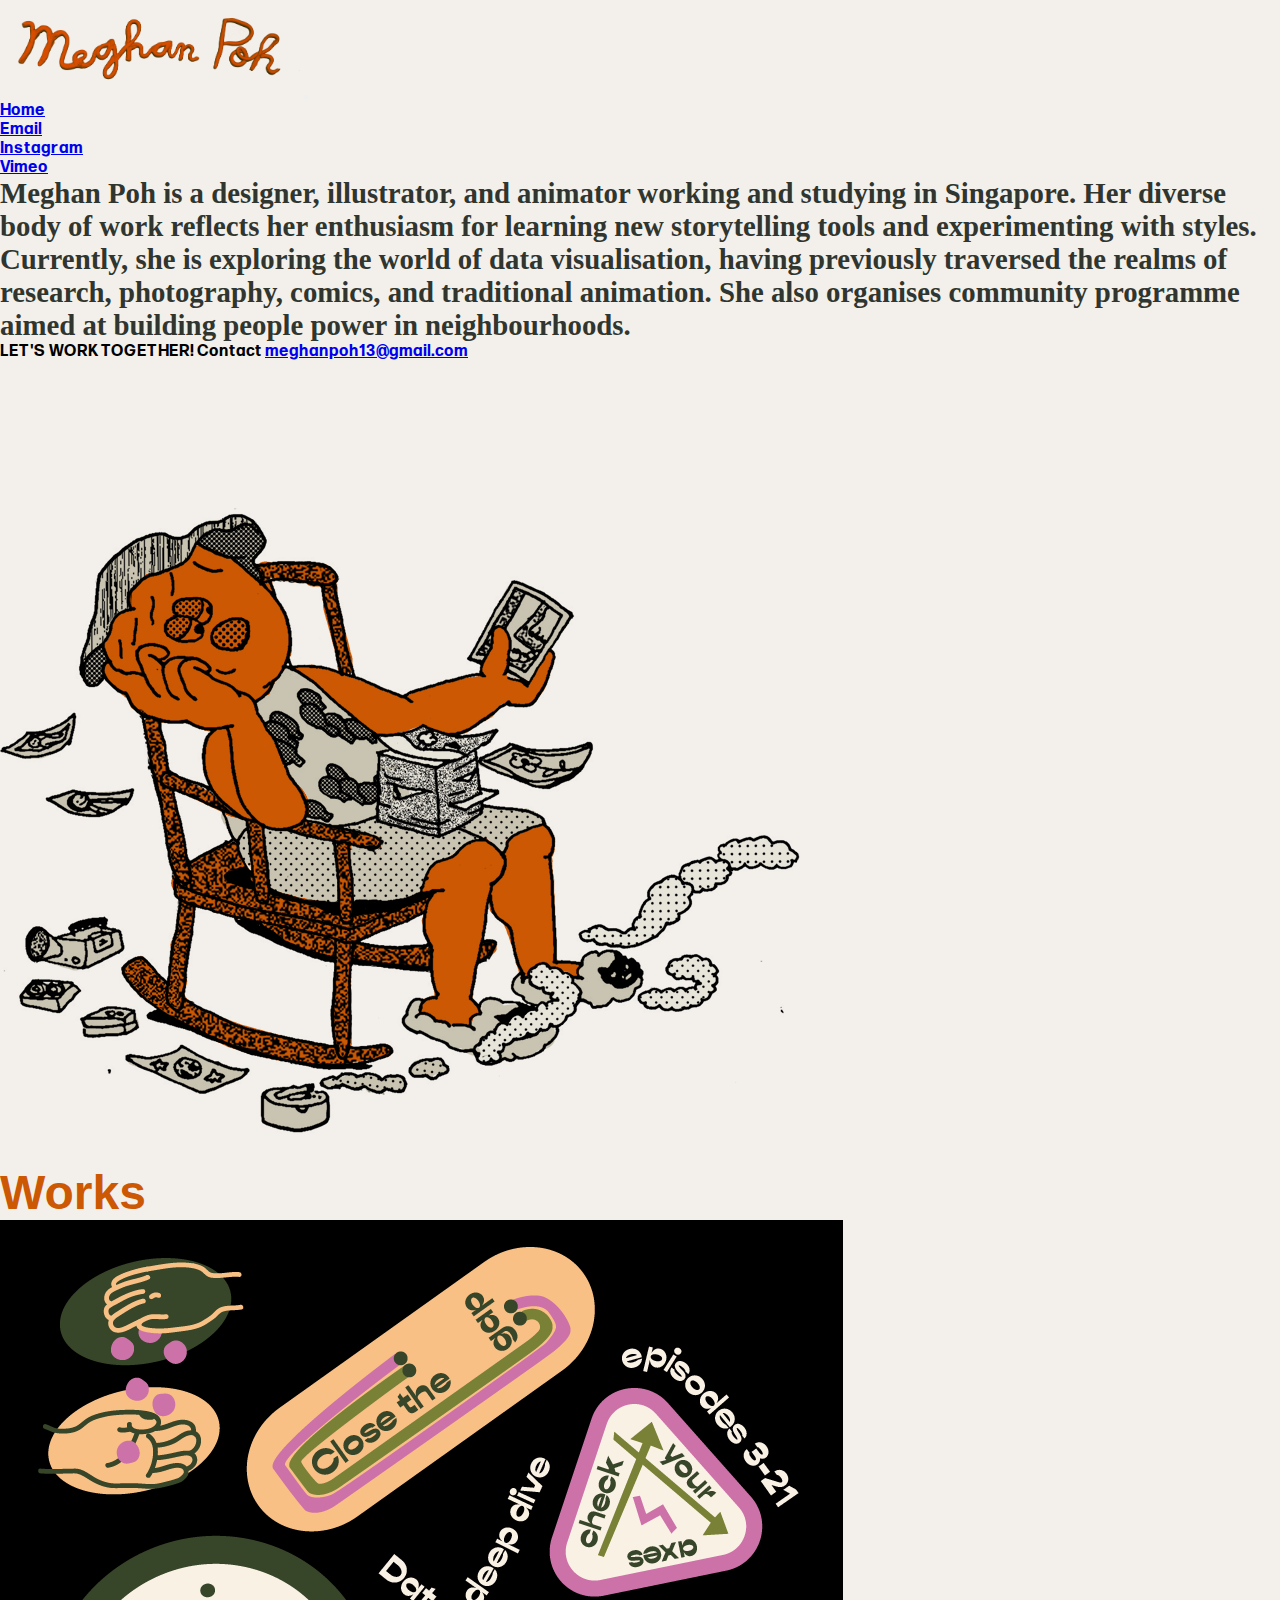
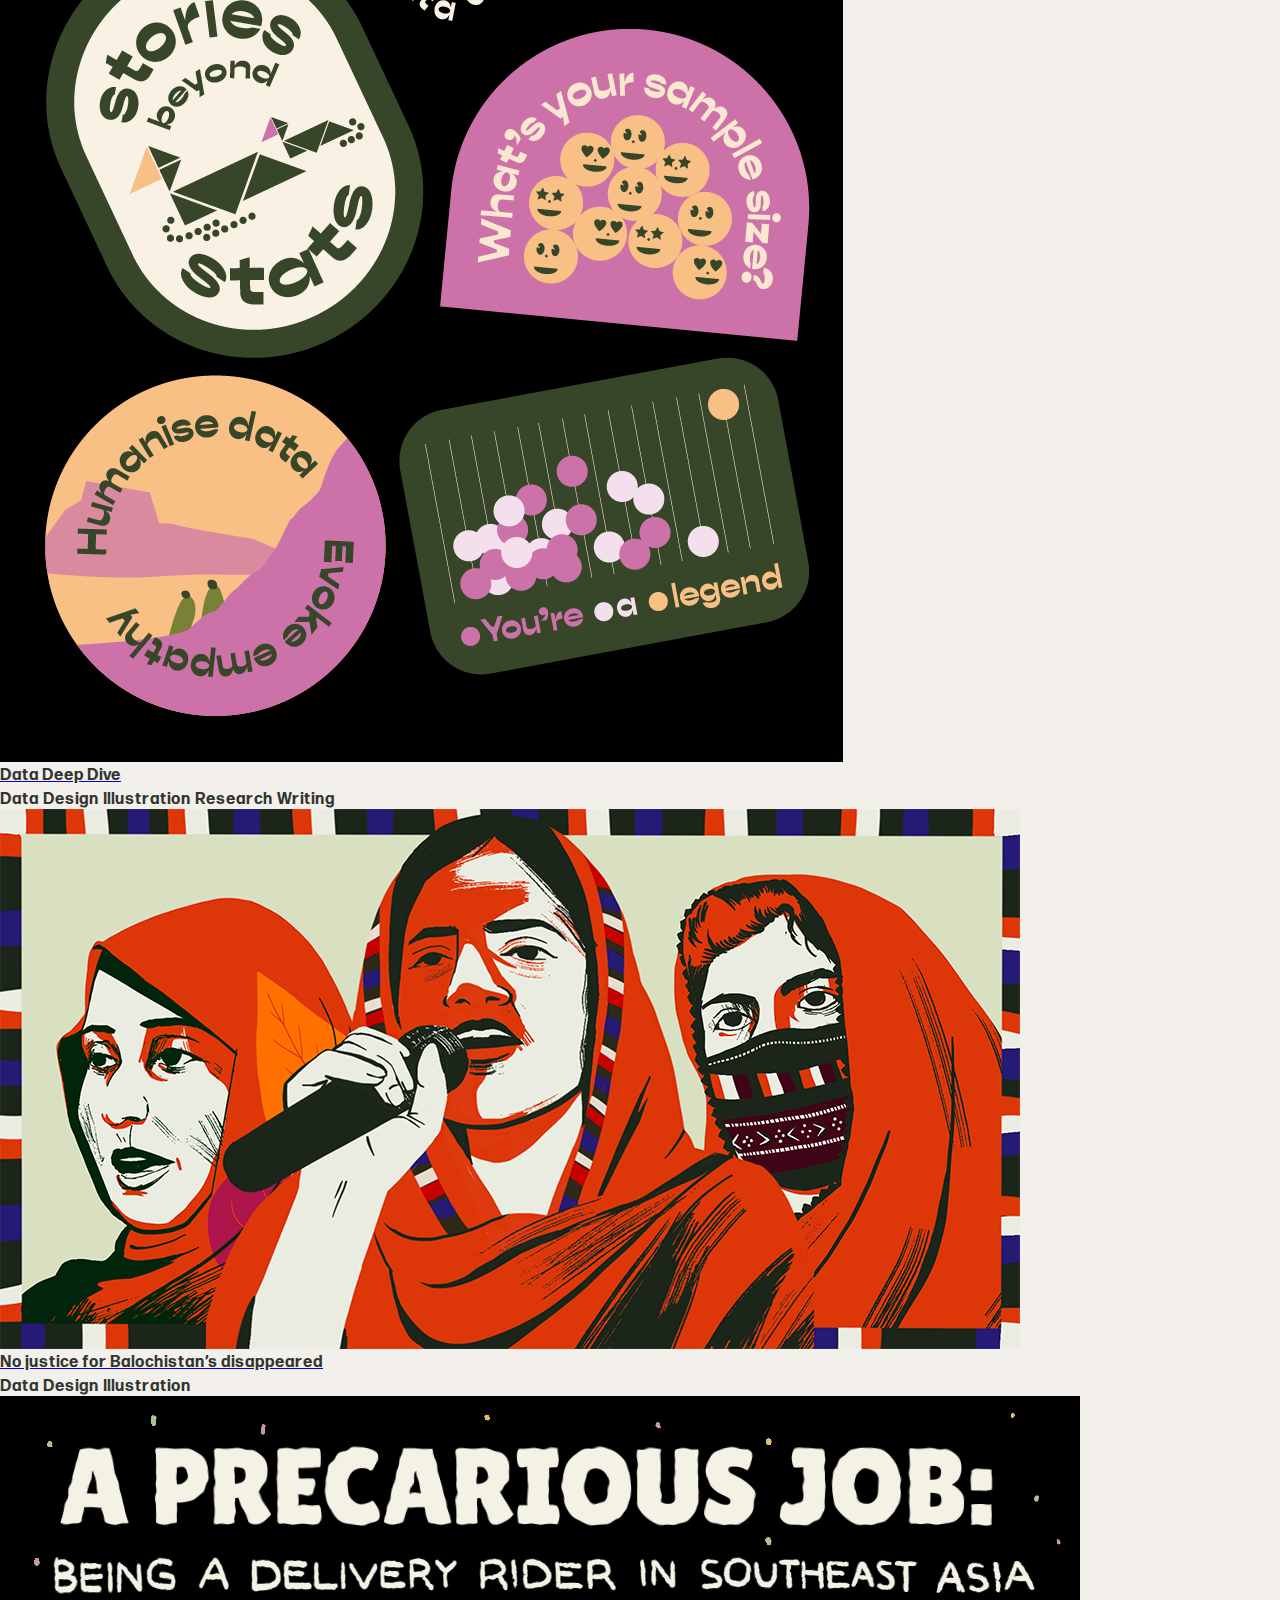
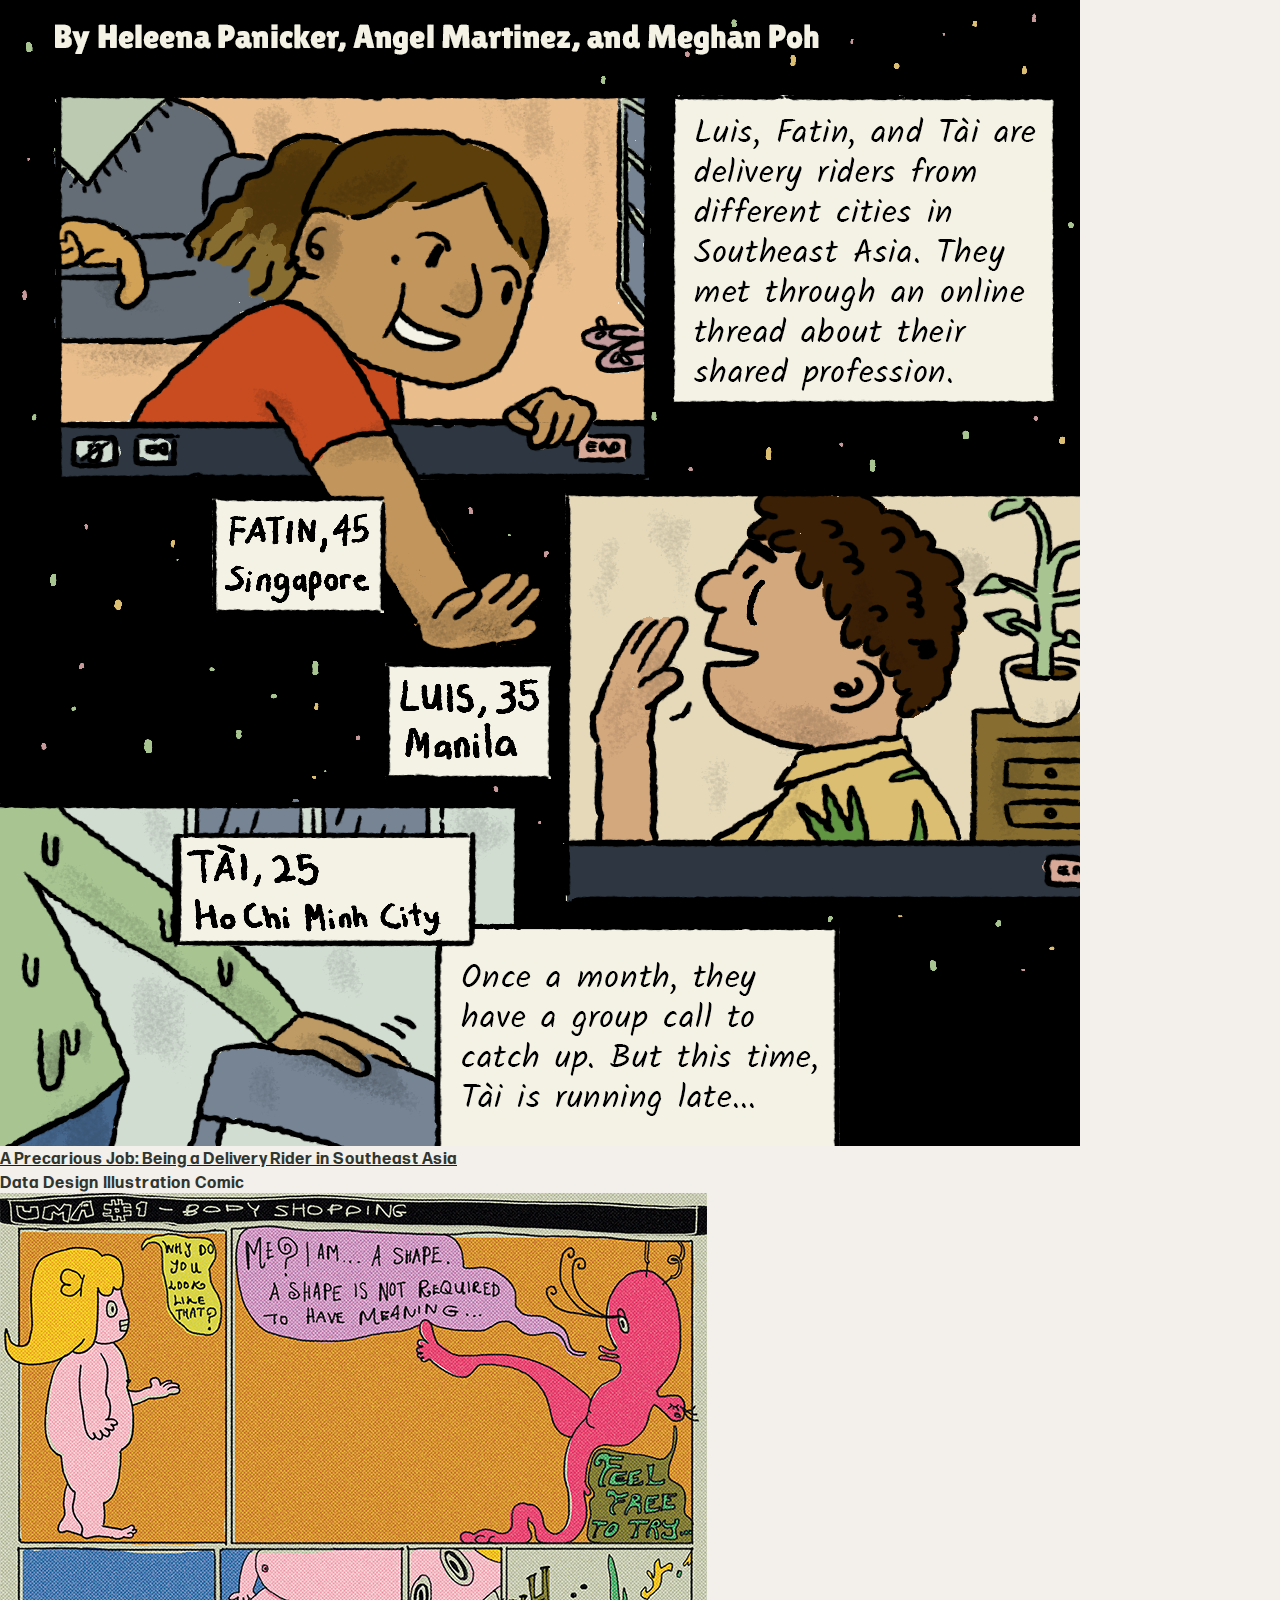
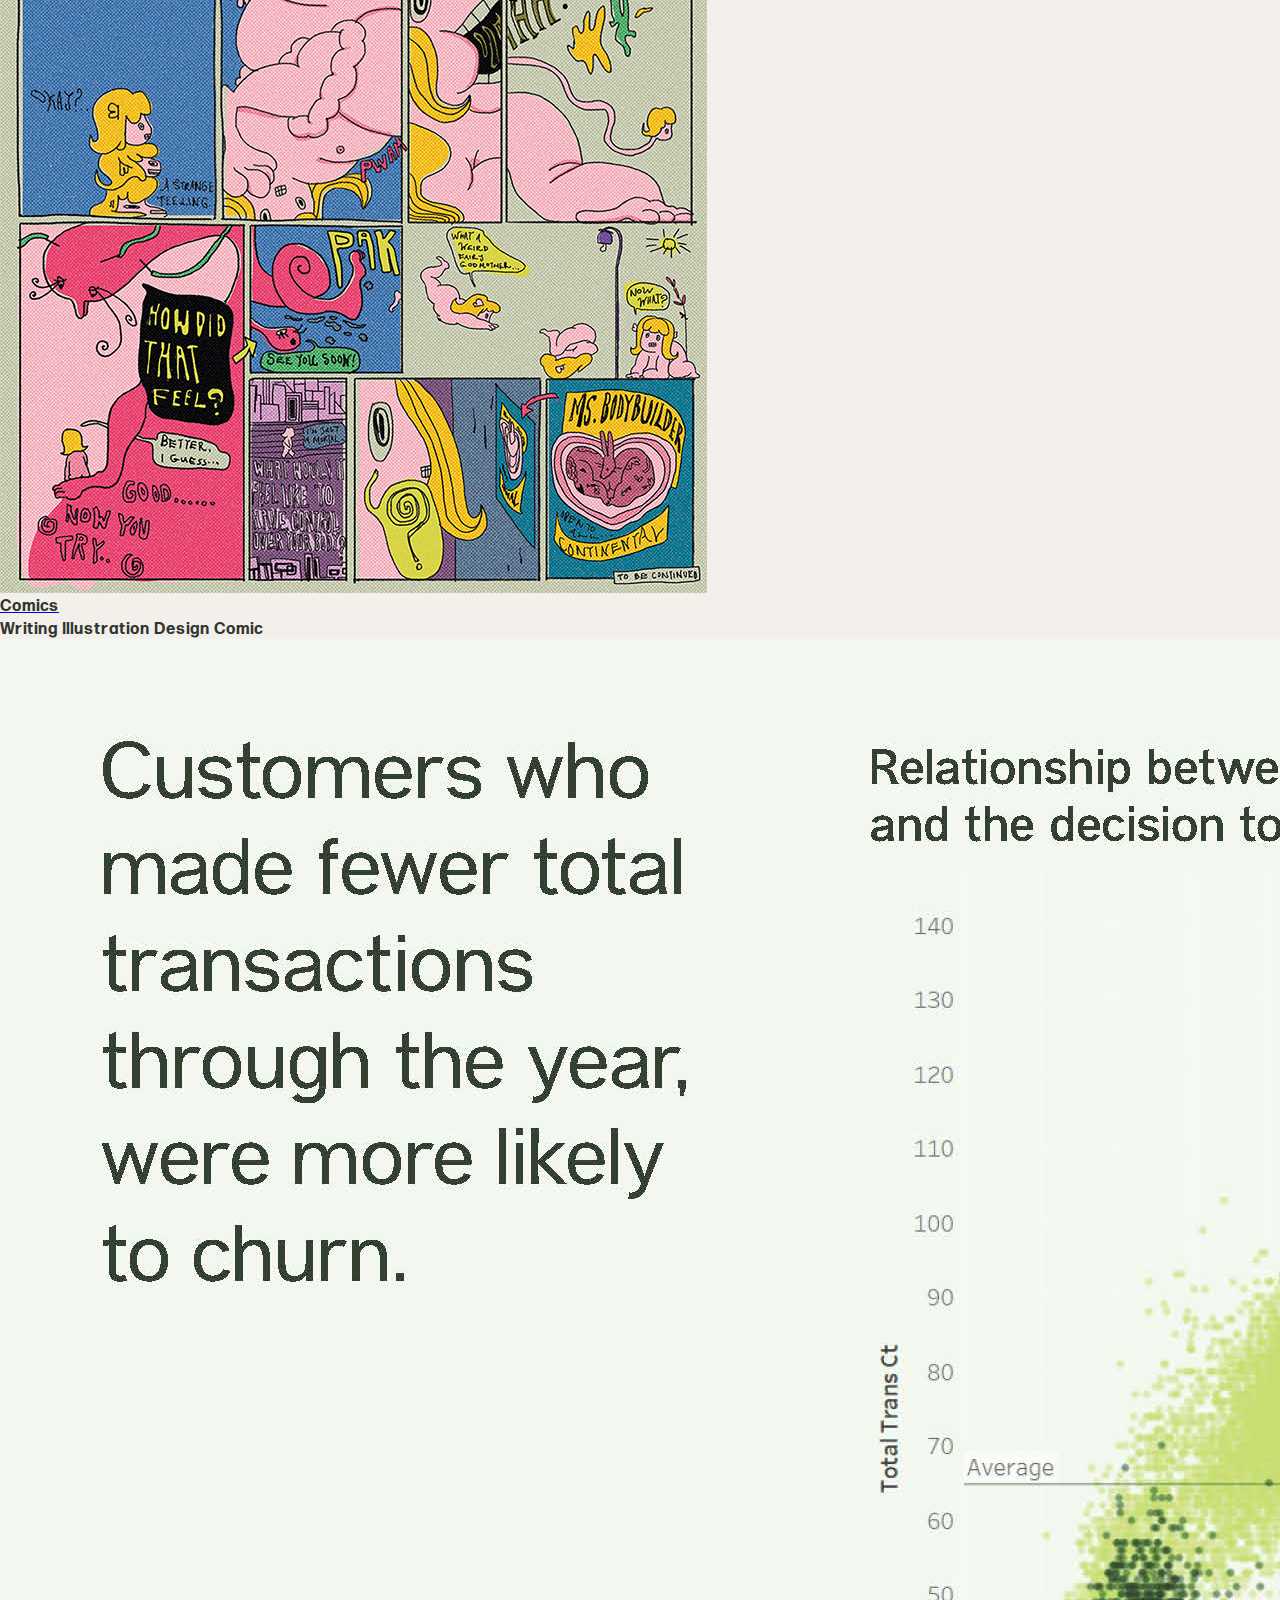
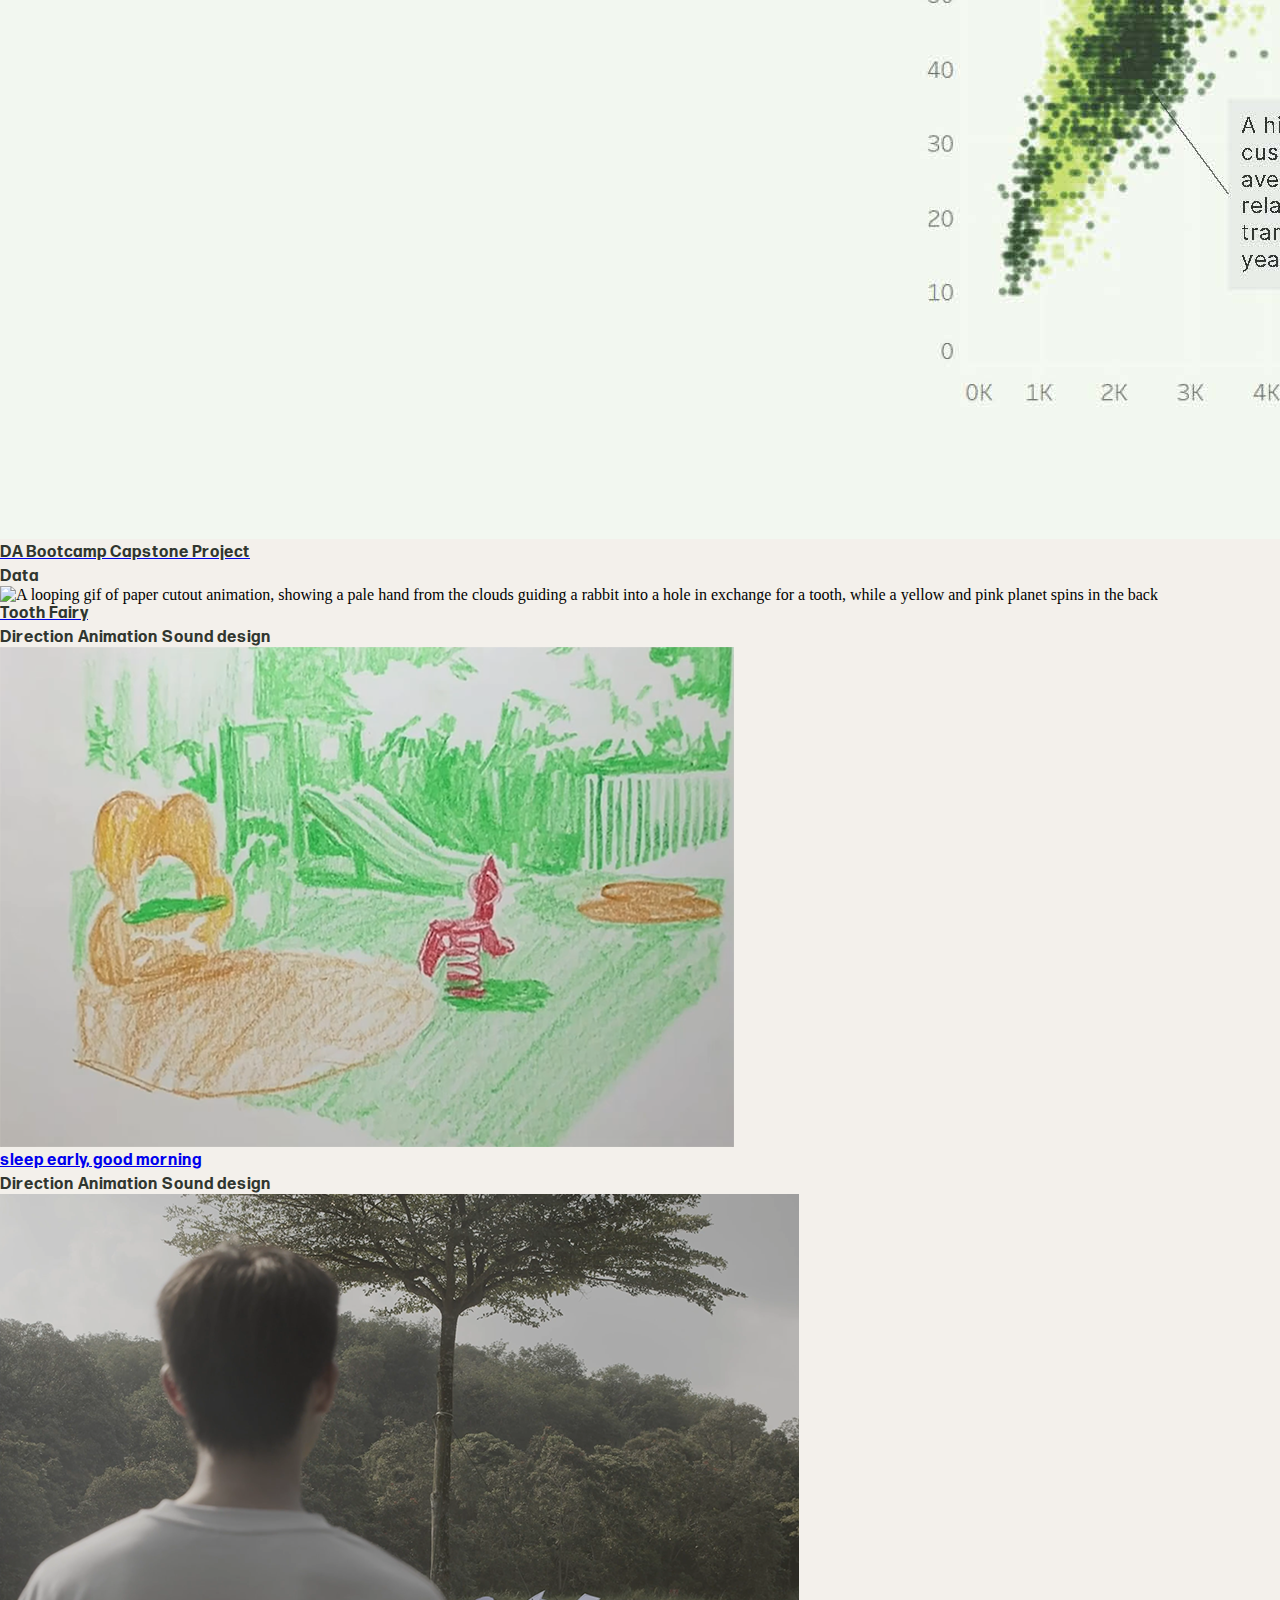
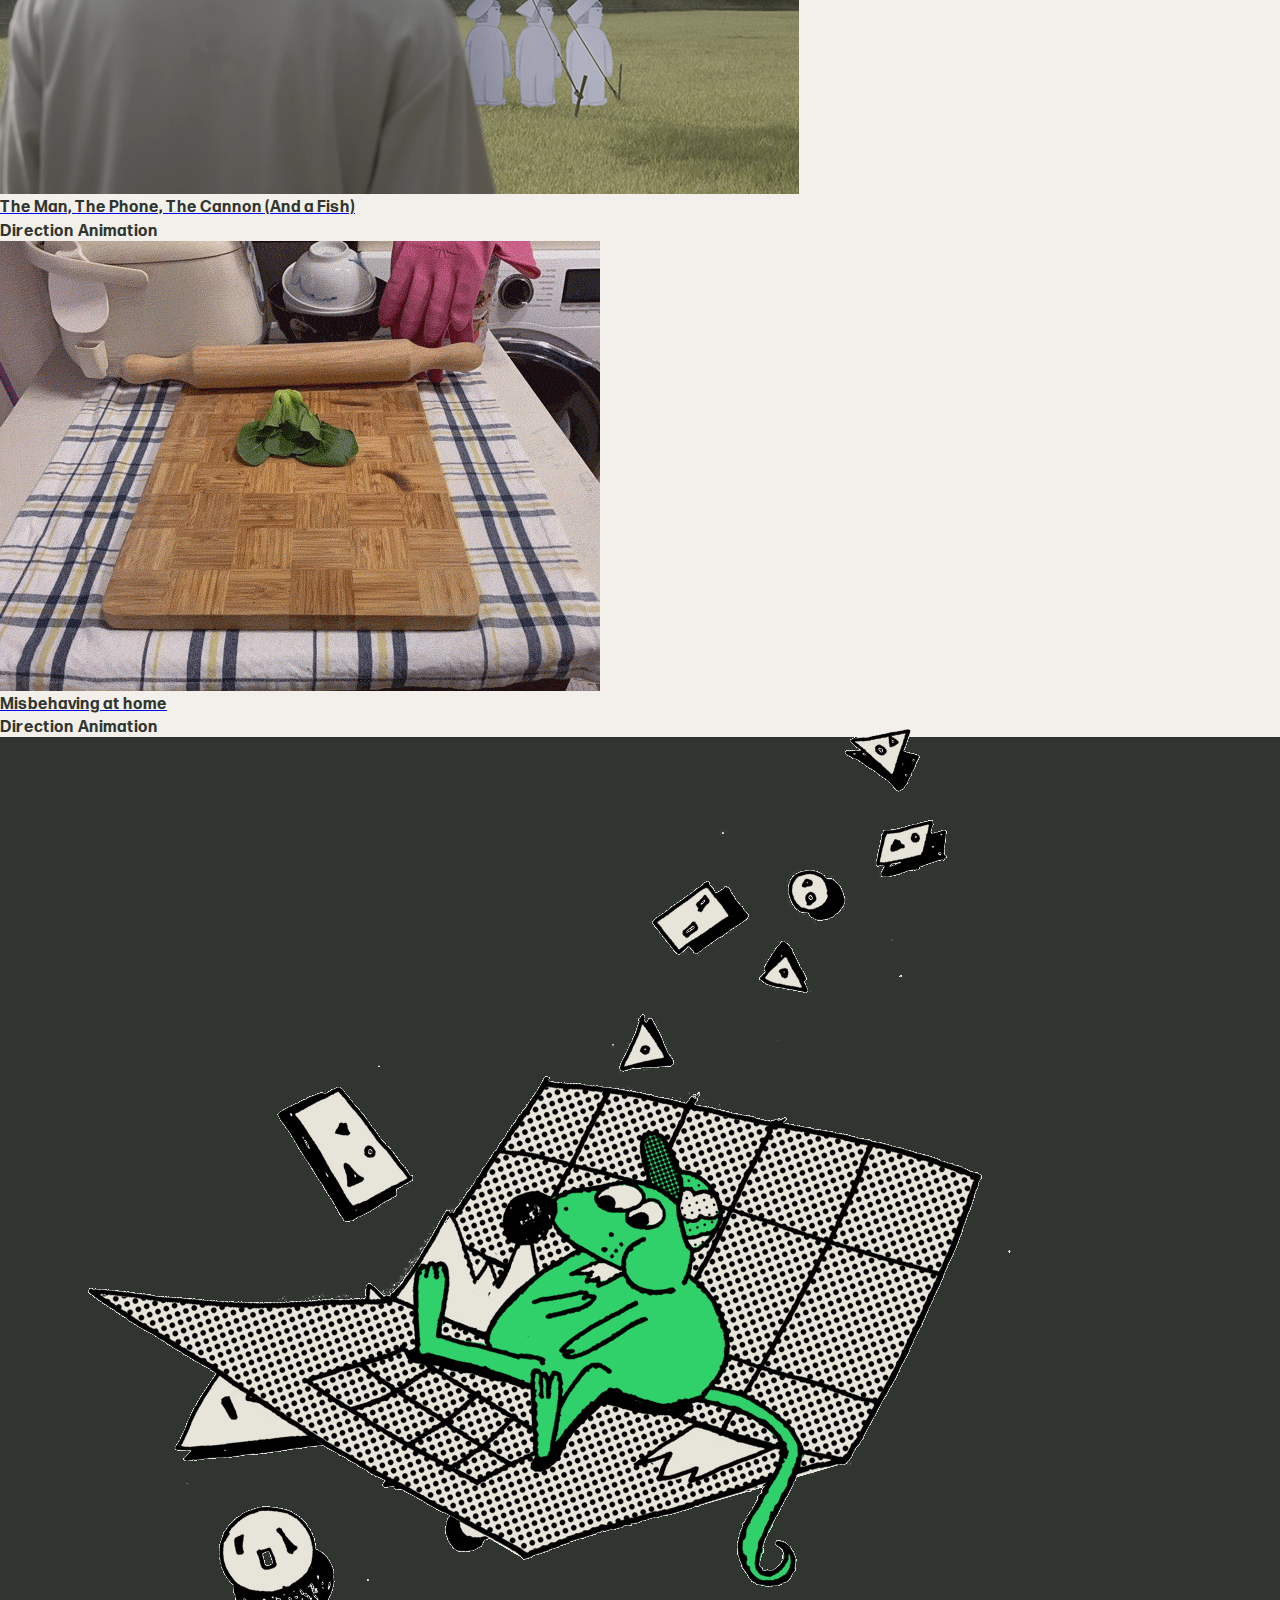
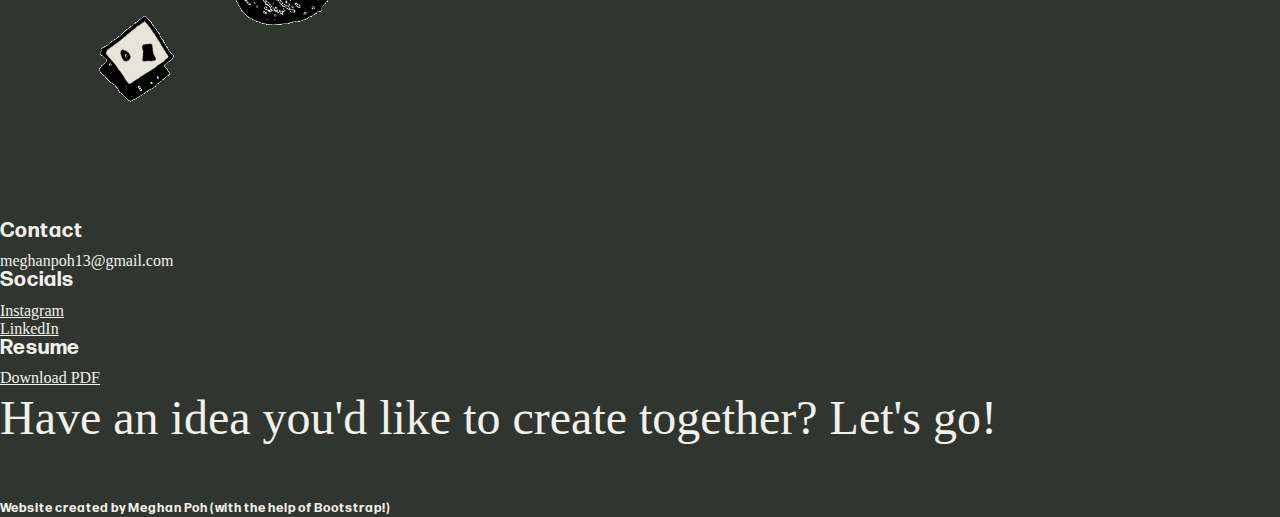
==== index.html @ 0c48bafe "Add files via upload" ====
<!doctype html>
<html lang="en">
  <head>
    <meta charset="utf-8">
    <meta name="viewport" content="width=device-width, initial-scale=1">
    
    <link href="https://cdn.jsdelivr.net/npm/bootstrap@5.3.2/dist/css/bootstrap.min.css" rel="stylesheet" integrity="sha384-T3c6CoIi6uLrA9TneNEoa7RxnatzjcDSCmG1MXxSR1GAsXEV/Dwwykc2MPK8M2HN" crossorigin="anonymous">
      
    <link href="css/style.css" rel="stylesheet">
    <title>Meghan Poh's Portfolio Site</title>
  </head>
  <body>

<!--javascript-->
<script src="https://cdn.jsdelivr.net/npm/bootstrap@5.3.2/dist/js/bootstrap.bundle.min.js" integrity="sha384-C6RzsynM9kWDrMNeT87bh95OGNyZPhcTNXj1NW7RuBCsyN/o0jlpcV8Qyq46cDfL" crossorigin="anonymous"></script>
      
<script src="https://cdn.jsdelivr.net/npm/@popperjs/core@2.11.8/dist/umd/popper.min.js" integrity="sha384-I7E8VVD/ismYTF4hNIPjVp/Zjvgyol6VFvRkX/vR+Vc4jQkC+hVqc2pM8ODewa9r" crossorigin="anonymous"></script>


<!--masonry integration-->
<script src="https://cdn.jsdelivr.net/npm/masonry-layout@4.2.2/dist/masonry.pkgd.min.js" integrity="sha384-GNFwBvfVxBkLMJpYMOABq3c+d3KnQxudP/mGPkzpZSTYykLBNsZEnG2D9G/X/+7D" crossorigin="anonymous" async></script>


<div class="container-lg"> <!--100% wide until large breakpoint-->

<header class="fixed-top header-style">
             
        
<nav class="navbar navbar-expand-sm bg-0">
  <div class="container-fluid">
    <a class="navbar-brand">
      <a href="index.html"><img class="logo" src="images/meghan_poh_logo.png" alt="Cursive logotype of Meghan Poh, made in plasticine"></a>
      </a>
    <button class="navbar-toggler" type="button" data-bs-toggle="collapse" data-bs-target="#navbarTogglerDemo02" aria-controls="navbarTogglerDemo02" aria-expanded="false" aria-label="Toggle navigation">
      <span class="navbar-toggler-icon"></span>
    </button>
    <div class="collapse navbar-collapse" id="navbarTogglerDemo02">
      <ul class="navbar-nav mb-2 nav-style">
        
        <li class="nav-item m-3">
          <a class="nav-link nav-link-style" href="index.html">Home</a>
        </li>
          
        <li class="nav-item m-3">
          <a class="nav-link nav-link-style" href="mailto:meghanpoh13@gmail.com">Email</a>
        </li>
        <li class="nav-item m-3">
          <a class="nav-link nav-link-style" href="https://www.instagram.com/meghpohpohpoh/">Instagram</a>
          </li>
          
        <li class="nav-item m-3">
          <a class="nav-link nav-link-style" href="https://vimeo.com/meghpoh">Vimeo</a>
        </li>
     
      </ul>
      
    </div>
  </div>
</nav>
        
<!--<nav class="col-6">
    <ul class="nav justify-content-end flex-column flex-sm-row main-navigation">
        <li class="nav-item">
            <a class="nav-link active link-dark" href="#">Home</a>
        </li>
        <li class="nav-item">
            <a class="nav-link link-dark" href="#">Email</a>
        </li>
        <li class="nav-item">
            <a class="nav-link link-dark" href="#">Instagram</a>
        </li>
        <li class="nav-item">
            <a class="nav-link link-dark" href="#">Vimeo</a>
        </li>
    </ul>
        </nav>
-->
        
      </header>

      

<div class="container my-5 py-5">
    
  <div class="row my-5">
    <div class="col-lg-7">
        <p class="bio">Meghan Poh is a <span class="designer">designer</span>, <span class="illustrator">illustrator</span>, and <span class="animator">animator</span> working and studying in Singapore. Her diverse body of work reflects her enthusiasm for learning new storytelling tools and experimenting with styles. Currently, she is exploring the world of data visualisation, having previously traversed the realms of research, photography, comics, and traditional animation. She also organises community programme aimed at building people power in neighbourhoods.
        </p>
        
        <p class="aside">
        LET'S WORK TOGETHER! Contact <a href ="mailto:meghanpoh13@gmail.com" class="link-dark">meghanpoh13@gmail.com</a>
        </p>
</div>
    <div class="col-lg-5">
      <div class="headerillust">
          <div class="illust1 mb-5">
             <img class="img-fluid" src="images/grandma-rockinggif-231026-1.png" alt="Illustration in orange and black of a grandma in a rocking chair reminiscing over her photos">
            </div>
          
          <div class="illust2 mb-5">
             <img class="img-fluid" src="images/grandma-rockinggif-231026-2.png" alt="The grandma is so engrossed in her photos that she accidentally loses her balance and tips backwards, her slipper flying off in the process">
            </div>
      </div>
  </div>
    
      </div>
    
    
<!--filtering
<div class="btn-group btn-group-justified filter-button-group" role="group" aria-label="filterImages">
  <div class="btn-group" role="group">
    <button type="button" class="btn btn-default is-checked" data-filter="*">All</button>
  </div>
  <div class="btn-group" role="group">
    <button type="button" class="btn btn-default" data-filter=".animation">Animation</button>
  </div>
  <div class="btn-group" role="group">
    <button type="button" class="btn btn-default" data-filter=".design">Design</button>
  </div>
</div> -->

<h1> Works </h1>
<!--image gallery-->
<div class="row my-4" data-masonry='{"percentPosition": true }'>

    <div class="col-sm-6 col-lg-4 mb-6">
      <div class="card p-2 border-0 bg-transparent">
        <figure class="p-1 mb-0">
            <img src="images/datadeepdive-stickers-1.png" class="card-img-top rounded-0" alt="A sticker sheet in orange, pink and green, of minimalist illustrations paired with data-related puns">
          <div class="card-body p-0 mt-2">
                <a href="projects/data-deep-dive.html" class="stretched-link link-dark">
                <p class="imgcaption">
                 Data Deep Dive
                </p>
              </a>
              
            <span class="badge rounded-pill text-bg-dark skill-tag">Data</span>
            <span class="badge rounded-pill text-bg-dark skill-tag">Design</span>
            <span class="badge rounded-pill text-bg-dark skill-tag">Illustration</span>
            <span class="badge rounded-pill text-bg-dark skill-tag">Research</span>
            <span class="badge rounded-pill text-bg-dark skill-tag">Writing</span>
            </div>
        </figure>
      </div>
    </div>
    
    <div class="col-sm-6 col-lg-4 mb-6">
      <div class="card p-2 border-0 bg-transparent">
        <figure class="p-1 mb-0">
            <img src="images/emforceddisappearances_cover.png" class="card-img-top rounded-0" alt="An illustration in red, white and dark green of three Baloch activists.">
          <div class="card-body p-0 mt-2">
                <a href="projects/enforced-disappearances.html" class="stretched-link link-dark">
                    <p class="imgcaption">
                    No justice for Balochistan’s disappeared
                    </p>
              </a>
                <span class="badge rounded-pill text-bg-dark skill-tag">Data</span>
                <span class="badge rounded-pill text-bg-dark skill-tag">Design</span>
                <span class="badge rounded-pill text-bg-dark skill-tag">Illustration</span>
              
            </div>
        </figure>
      </div>
    </div>
    
    <div class="col-sm-6 col-lg-4 mb-6">
      <div class="card p-2 border-0 bg-transparent">
        <figure class="p-1 mb-0">
            
            <img src="images/deliveryriders-page-1.png" class="card-img-top rounded-0" alt="Page of comic with the first panel showing a delivery rider trying to escape a traffic police officer, the second panel showing another delivery rider paying for an order">
          <div class="card-body p-0 mt-2">

            <a href="projects/a-precarious-job.html" class="stretched-link link-dark">
                <p class="imgcaption">
                 A Precarious Job: Being a Delivery Rider in Southeast Asia
                    </p>
                </a>
            <span class="badge rounded-pill text-bg-dark skill-tag">Data</span>
            <span class="badge rounded-pill text-bg-dark skill-tag">Design</span>
            <span class="badge rounded-pill text-bg-dark skill-tag">Illustration</span>
            <span class="badge rounded-pill text-bg-dark skill-tag">Comic</span>
              
            </div>
        </figure>
      </div>
    </div>

    <div class="col-sm-6 col-lg-4 mb-6">
      <div class="card p-2 border-0 bg-transparent">
        <figure class="p-1 mb-0">
            <img src="images/comic-uma-print-compressed.jpg" class="card-img-top rounded-0" alt="A saturated and colourful comic page of a pink creature with yellow hair speaking to another pink creature, before shapeshifting her body">
          <div class="card-body p-0 mt-2">
            <a href="projects/uma.html" class="stretched-link link-dark">
            <p class="imgcaption">Comics</p>
            </a>
              
            <span class="badge rounded-pill text-bg-dark skill-tag">Writing</span>
            <span class="badge rounded-pill text-bg-dark skill-tag">Illustration</span>
            <span class="badge rounded-pill text-bg-dark skill-tag">Design</span>
            <span class="badge rounded-pill text-bg-dark skill-tag">Comic</span>
            </div>
        </figure>
      </div>
    </div>
    

    
    <div class="col-sm-6 col-lg-4 mb-6">
      <div class="card p-2 border-0 bg-transparent">
        <figure class="p-1 mb-0">
            <img src="images/capstone-1_Page_16.jpg" class="card-img-top rounded-0" alt="A comic page of two snails on a journey, drawn in red linework and pastel colours">
          <div class="card-body p-0 mt-2">
            <a href="projects/vi-capstone.html" class="stretched-link link-dark">
                <p class="imgcaption">
                 DA Bootcamp Capstone Project
                </p>
              </a>
              <span class="badge rounded-pill text-bg-dark skill-tag">Data</span>
            </div>
        </figure>
      </div>
    </div>
    
        <div class="col-sm-6 col-lg-4 mb-6">
      <div class="card p-2 border-0 bg-transparent">
        <figure class="p-1 mb-0">
            <img src="images/toothfairy_thumbnail.gif" class="card-img-top rounded-0" alt="A looping gif of paper cutout animation, showing a pale hand from the clouds guiding a rabbit into a hole in exchange for a tooth, while a yellow and pink planet spins in the back">
          <div class="card-body p-0 mt-2">
            <a href="projects/tooth-fairy.html" class="stretched-link link-dark">
                <p class="imgcaption">
                 Tooth Fairy
                </p>
              </a>
                <span class="badge rounded-pill text-bg-dark skill-tag">Direction</span>
                <span class="badge rounded-pill text-bg-dark skill-tag">Animation</span>
                <span class="badge rounded-pill text-bg-dark skill-tag">Sound design</span>
            </div>
        </figure>
      </div>
    </div>
    
    
    
    <div class="col-sm-6 col-lg-4 mb-6">
      <div class="card p-2 border-0 bg-transparent">
        <figure class="p-1 mb-0">
            <img src="images/sleepearlygoodmorning-1.png" class="card-img-top rounded-0" alt="A shot of a photocopied and distorted image showing a man walking through a corridor, coloured over with white pastel">
          <div class="card-body p-0 mt-2">
                <p class="imgcaption">
                    <a href="projects/sleepearlygoodmorning.html" class="stretched-link link-dark">
                 sleep early, good morning
                    </a>
                </p>
            <span class="badge rounded-pill text-bg-dark skill-tag">Direction</span>
            <span class="badge rounded-pill text-bg-dark skill-tag">Animation</span>
            <span class="badge rounded-pill text-bg-dark skill-tag">Sound design</span>
            </div>
        </figure>
      </div>
    </div>
    
    
    <div class="col-sm-6 col-lg-4 mb-6">
      <div class="card p-2 border-0 bg-transparent">
        <figure class="p-1 mb-0">
            <img src="images/TheManThePhoneThe%20CannonAndAFishStill.png" class="card-img-top rounded-0" alt="A shot of a man in a cream shirt with his back to the camera, looking at three small paper cut out human figures standing in a row under a small tree.">
          <div class="card-body p-0 mt-2">
            <a href="projects/manphonecannonfish.html" class="stretched-link link-dark">
                <p class="imgcaption">
                 The Man, The Phone, The Cannon (And a Fish)
                </p>
              </a>
            <span class="badge rounded-pill text-bg-dark skill-tag">Direction</span>
            <span class="badge rounded-pill text-bg-dark skill-tag">Animation</span>
            </div>
        </figure>
      </div>
    </div>
    
        <div class="col-sm-6 col-lg-4 mb-6">
      <div class="card p-2 border-0 bg-transparent">
        <figure class="p-1 mb-0">
            <img src="images/veggie-roll-thumbnail.gif" class="card-img-top rounded-0" alt="A replacement animation of a naibai vegetable being rolled out into a spring onion by a rolling pin, on a chopping board, in a kitchen">
          <div class="card-body p-0 mt-2">
            <a href="projects/misbehavingathome.html" class="stretched-link link-dark">
                <p class="imgcaption">
                 Misbehaving at home
                </p>
              </a>
            <span class="badge rounded-pill text-bg-dark skill-tag">Direction</span>
            <span class="badge rounded-pill text-bg-dark skill-tag">Animation</span>
            </div>
        </figure>
      </div>
    </div>
    

</div>

    </div>
      </div>
      
<footer class="p-1 footer-section">

<div class="container-lg px-4">
    
    <div class="row">
        
        <div class="col-md-5">
        <div class="footerillust">
          <div class="illust3">
             <img class="img-fluid" src="images/mouse-footer-1.png" alt="An animation of a green mouse wearing a cap sitting on an open book titled 'Grids n Stuff'. They are chewing the pages">
            </div>
          
          <div class="illust4">
             <img class="img-fluid" src="images/mouse-footer-2.png" alt="The book snaps shut on the mouse, leaving their limbs sticking out">
            </div>
      </div>
        </div>
        
        <div class="col-md-3 mt-5">
        <h4>Contact</h4>
        <p class="footer-link">meghanpoh13@gmail.com</p>
        </div>
        
        <div class="col-md-2 mt-5">
        <h4>Socials</h4>
        <a class="footer-link" href="https://instagram.com/meghpohpohpoh">Instagram</a>
        <br>
            <a class="footer-link" href="https://www.linkedin.com/in/meghan-poh-3a317915a">LinkedIn</a>
        </div>
    
        <div class="col-md-2 my-5">
        <h4>Resume</h4>
            <a class="footer-link" href="https://bit.ly/meghpohcv">Download PDF</a>
        </div>
        
    
        
    </div>
        
    
    <div class="row">
        
        <div class="col my-2">
        <p class="footer-text">Have an idea you'd like to create together? Let's go!</p>
        </div>

    </div>
    
    <div class="row mb-3">
        
        <div class="col">
        <p class="copyright"> Website created by Meghan Poh (with the help of Bootstrap!) </p>
        </div>

    </div>

</div>
    

    
    </footer>
      
    </body>
</html>
---- css/style.css ----
/* css file */

@import url('https://fonts.googleapis.com/css2?family=IBM+Plex+Serif:ital,wght@0,400;0,500;0,600;1,100;1,300;1,400;1,500&family=Sometype+Mono:ital,wght@0,400;0,500;1,400;1,500&display=swap');

@import url("https://use.typekit.net/txe3eme.css");

@font-face {
  src: url('../fonts/FormaDJRMicro-Bold.woff2') format("woff2"),
       url('../fonts/FormaDJRMicro-Bold.woff') format("woff");
  font-family: 'FormaDJRMicro';
  font-style: normal;
  font-weight: bold;
}

@font-face {
  src: url('../fonts/FormaDJRDeck-Bold.woff2') format("woff2"),
       url('../fonts/FormaDJRDeck-Bold.woff') format("woff");
  font-family: 'FormaDJRDeck';
  font-style: normal;
  font-weight: bold;
}

/*colours
offwhite #F3F0EB
darkorange #CC5803
blackolive #30362F
pink #F75590
*/

* {
    margin: 0;
    padding: 0;
}

.header-style {
    background-color: #F3F0EB;
}

.nav-style{
    margin-left: auto;
}

.nav-link-style {
    font: 1em "FormaDJRMicro", sans-serif;
    text-align: center;

}

body {
    background-color: #F3F0EB;
}

h1 {
    font-family: "sutro", sans-serif;
    font-weight: 700;
    font-size: 3em;
    color: #CC5803;
}

h2 {
    font: 700 2.4em "FormaDJRDeck", sans-serif;
    padding: 2em 0em 2em 0em;
    color: #30362F;
}

h3 {
    font: 600 1.6em "sutro", sans-serif;
    color: #30362F;

}

h4 {
    font: 400 1.3em/1 "FormaDJRDeck", sans-serif;
    color: #F3F0EB;
    padding-bottom: .5em;

}

p.proj-credits {
    font: 300 1em/1.3 "FormaDJRMicro", sans-serif;
}

p.proj-desc {
    font: 500 1.3em/1.6 "sutro", sans-serif;
    margin: 1em 0em;
}

img.logo {
    width: 300px;
    height: auto;
}

.main-navigation {
    font-family: 400 "filson-pro", sans-serif;
    font-size: 1em;
    padding-top: 1.5em;
}

.project-container {
    margin-top: 5em;
    padding: 0em 4em
}

p.imgcaption {
    font-family: FormaDJRMicro, sans-serif;
    font-size: 1em;
    color: #30362F;
    margin-bottom: 0.3em;
}

p.bio {
    font-family: "sutro", serif;
    font-weight: bold;
    font-size: 1.8em;
    color: #30362F;
}


.aside {
    font-family: "FormaDJRMicro", sans-serif;
    font-size: 1em;
    padding-left padding-right: 1em;
}

.illust2 {
    display: none;
}
.headerillust:hover .illust1 {
    display: none;
}
.headerillust:hover .illust2 {
    display: block;
}

.button-style {
    background-color: #30362F;
    border-color: transparent;
    font-family: "FormaDJRMicro", sans-serif;
    color: #F3F0EB;
}

.skill-tag {
    font-family: "FormaDJRMicro", sans-serif;
    color: #30362F;

}

.footer-section{
    background-color: #30362F;
    
}

.footer-link{
    color: #F3F0EB;
    font: 1em "sutro", serif;

}

.footer-text {
    font: 200 3em/1.3 "sutro", serif;
    color: #F3F0EB;
    
}

.illust4 {
    display: none;
}

.footerillust {
    position:relative;
    top: -4em;
}

.footerillust:hover .illust3 {
    display: none;
}

.footerillust:hover .illust4 {
    display: block;
}

.copyright {
    font: 0.8em/1.3 "FormaDJRMicro", sans-serif;
    color: #F3F0EB;
    padding-top: 4em;
}
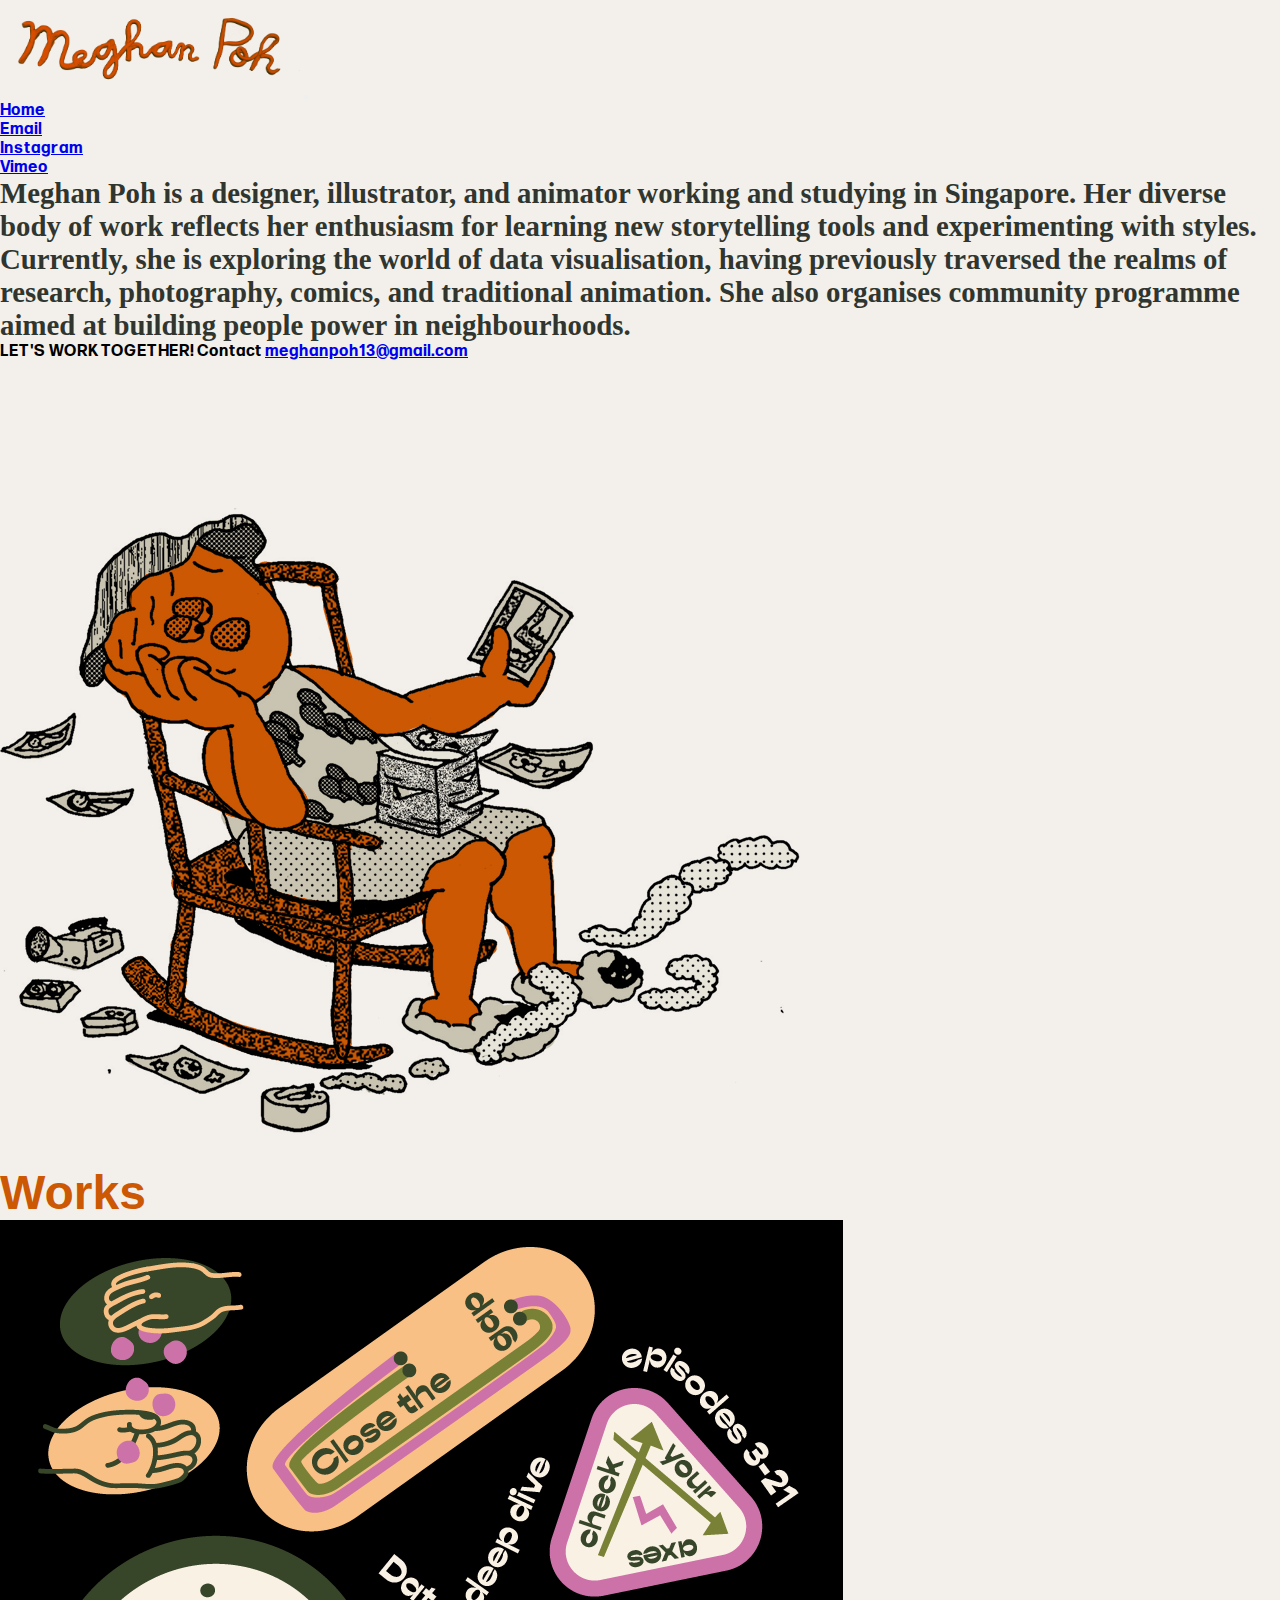
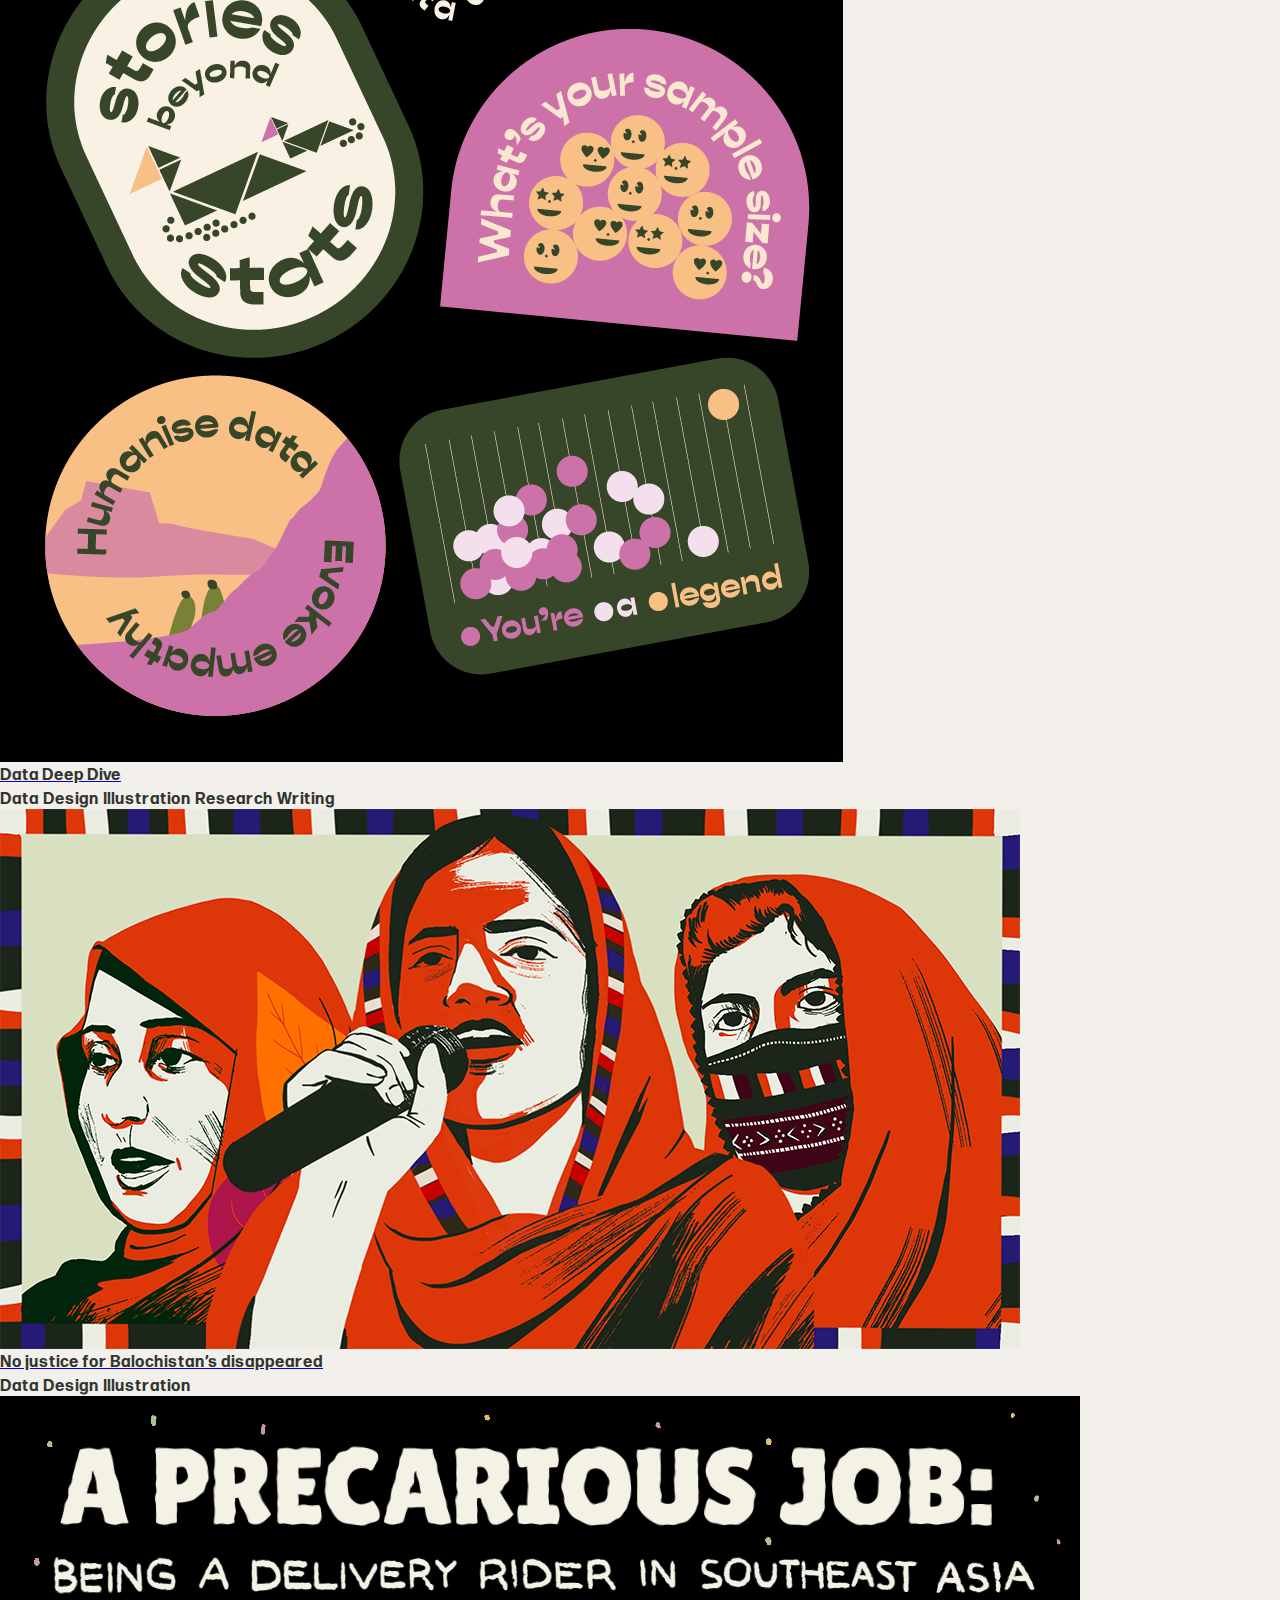
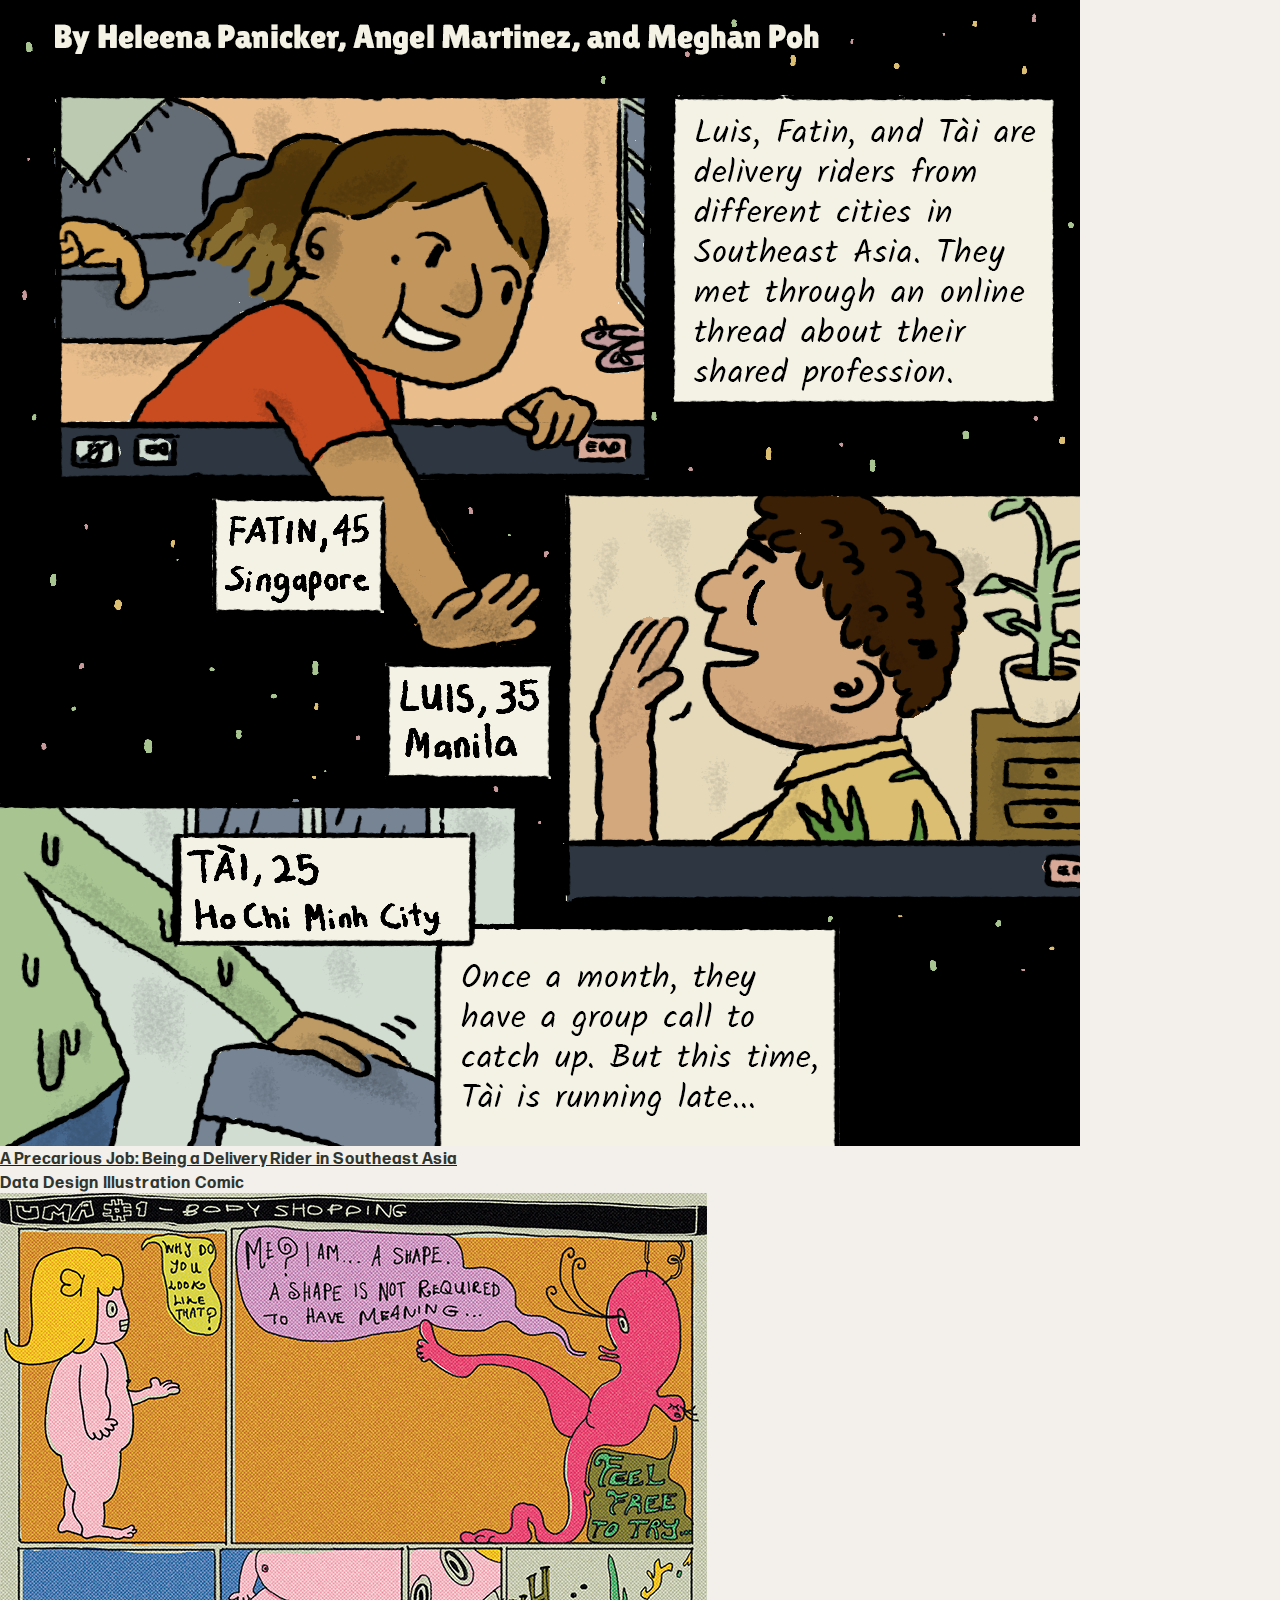
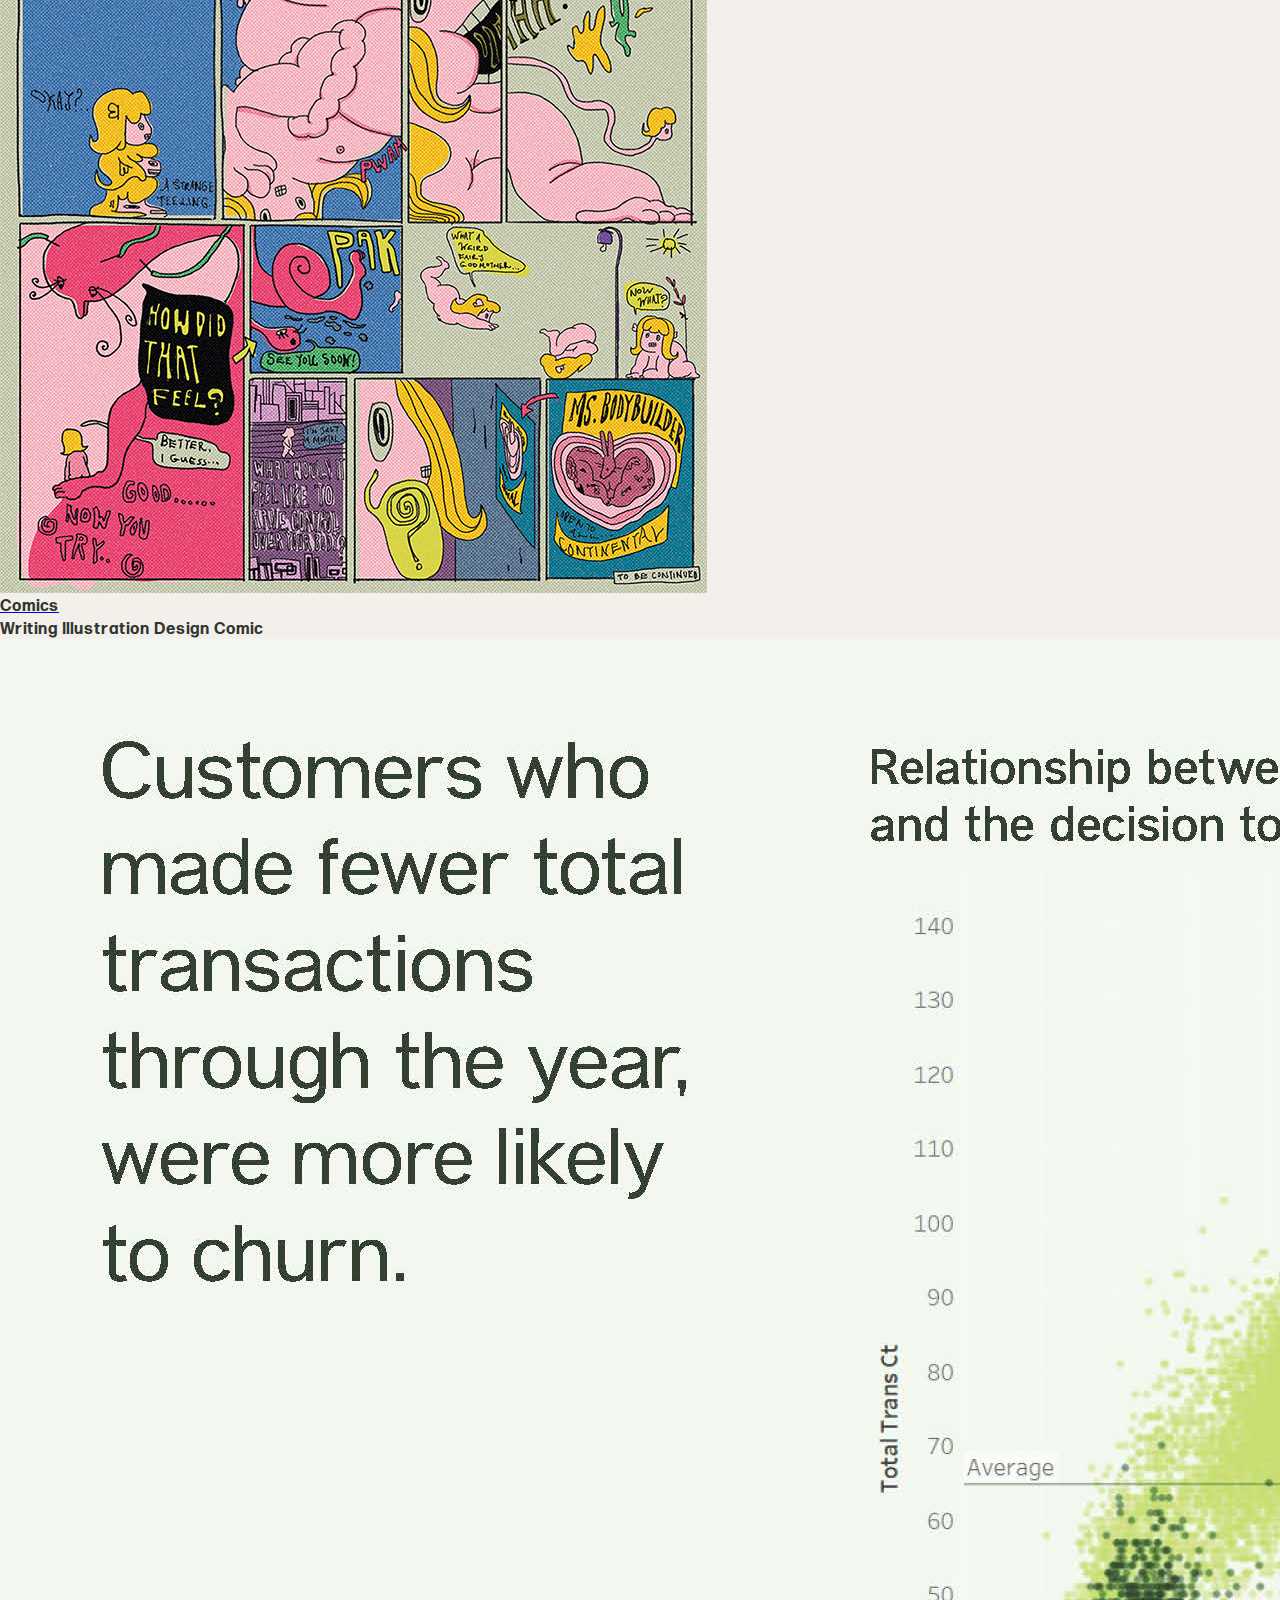
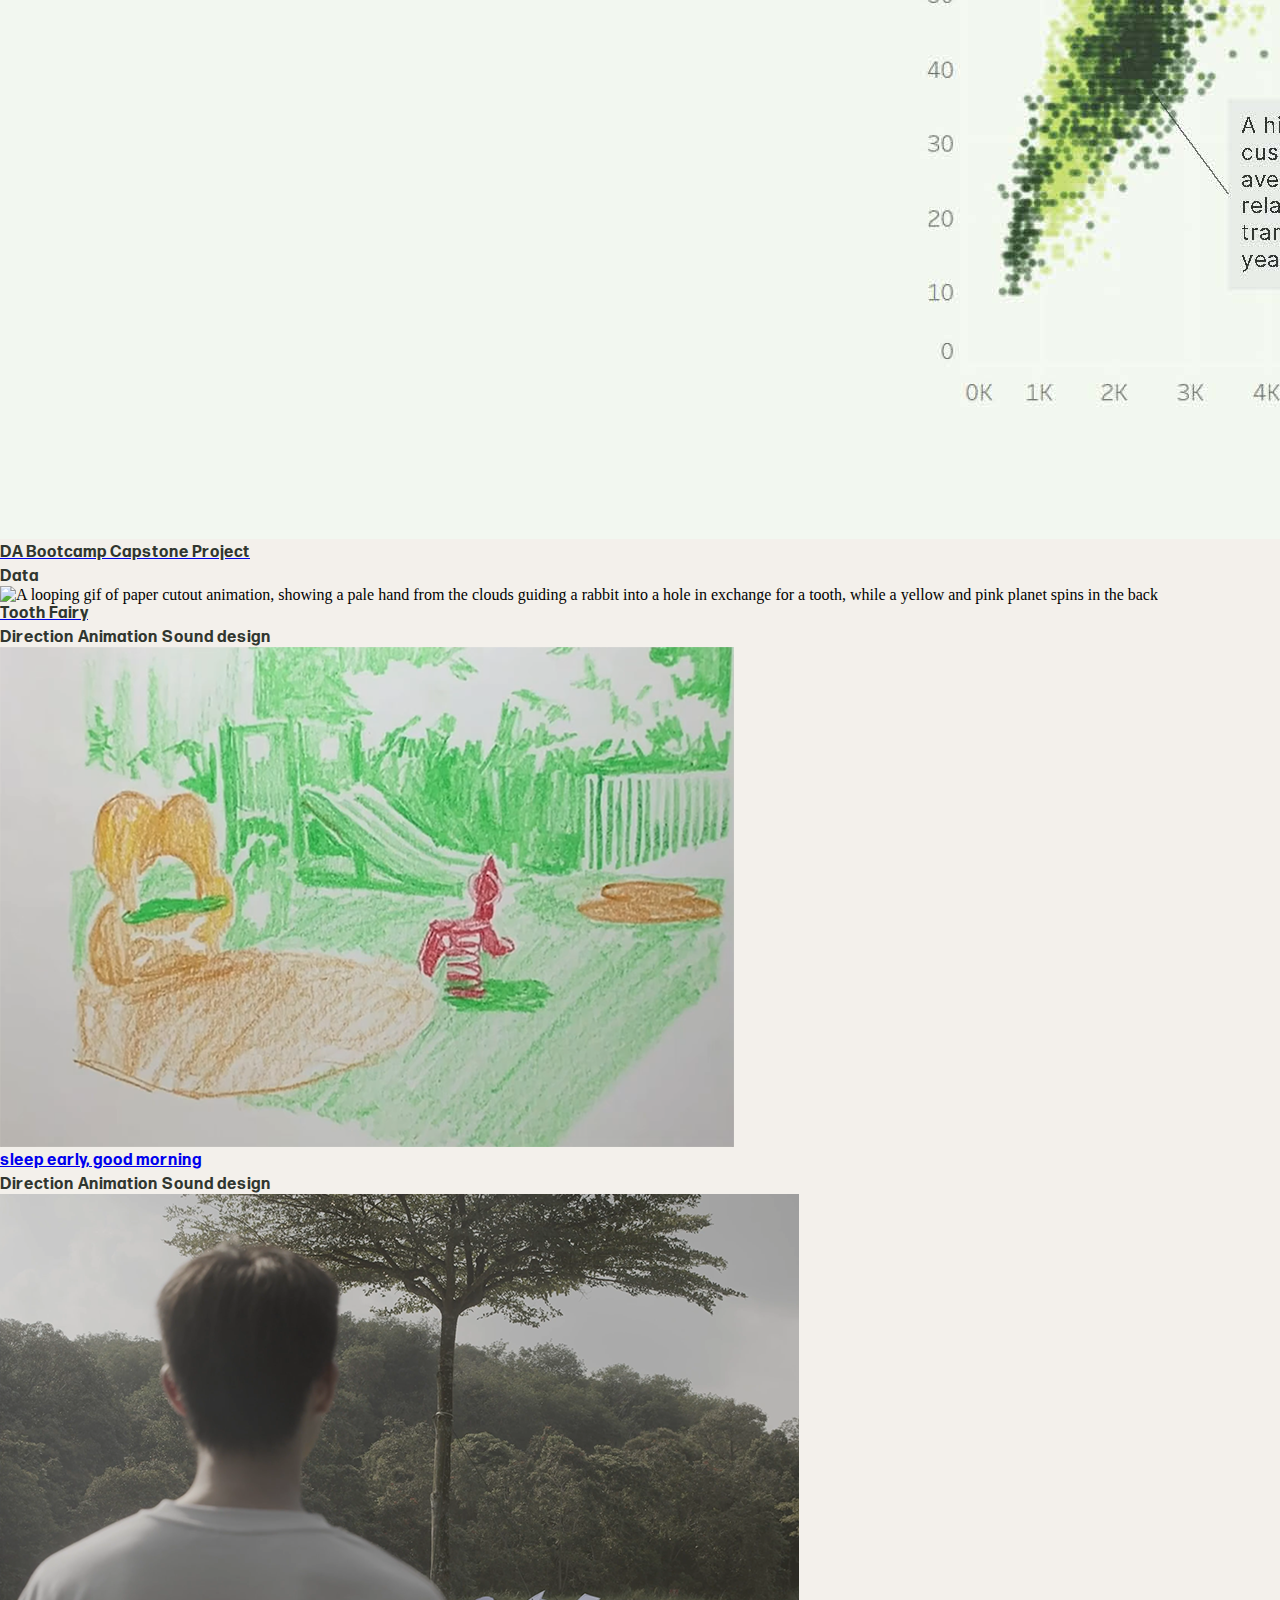
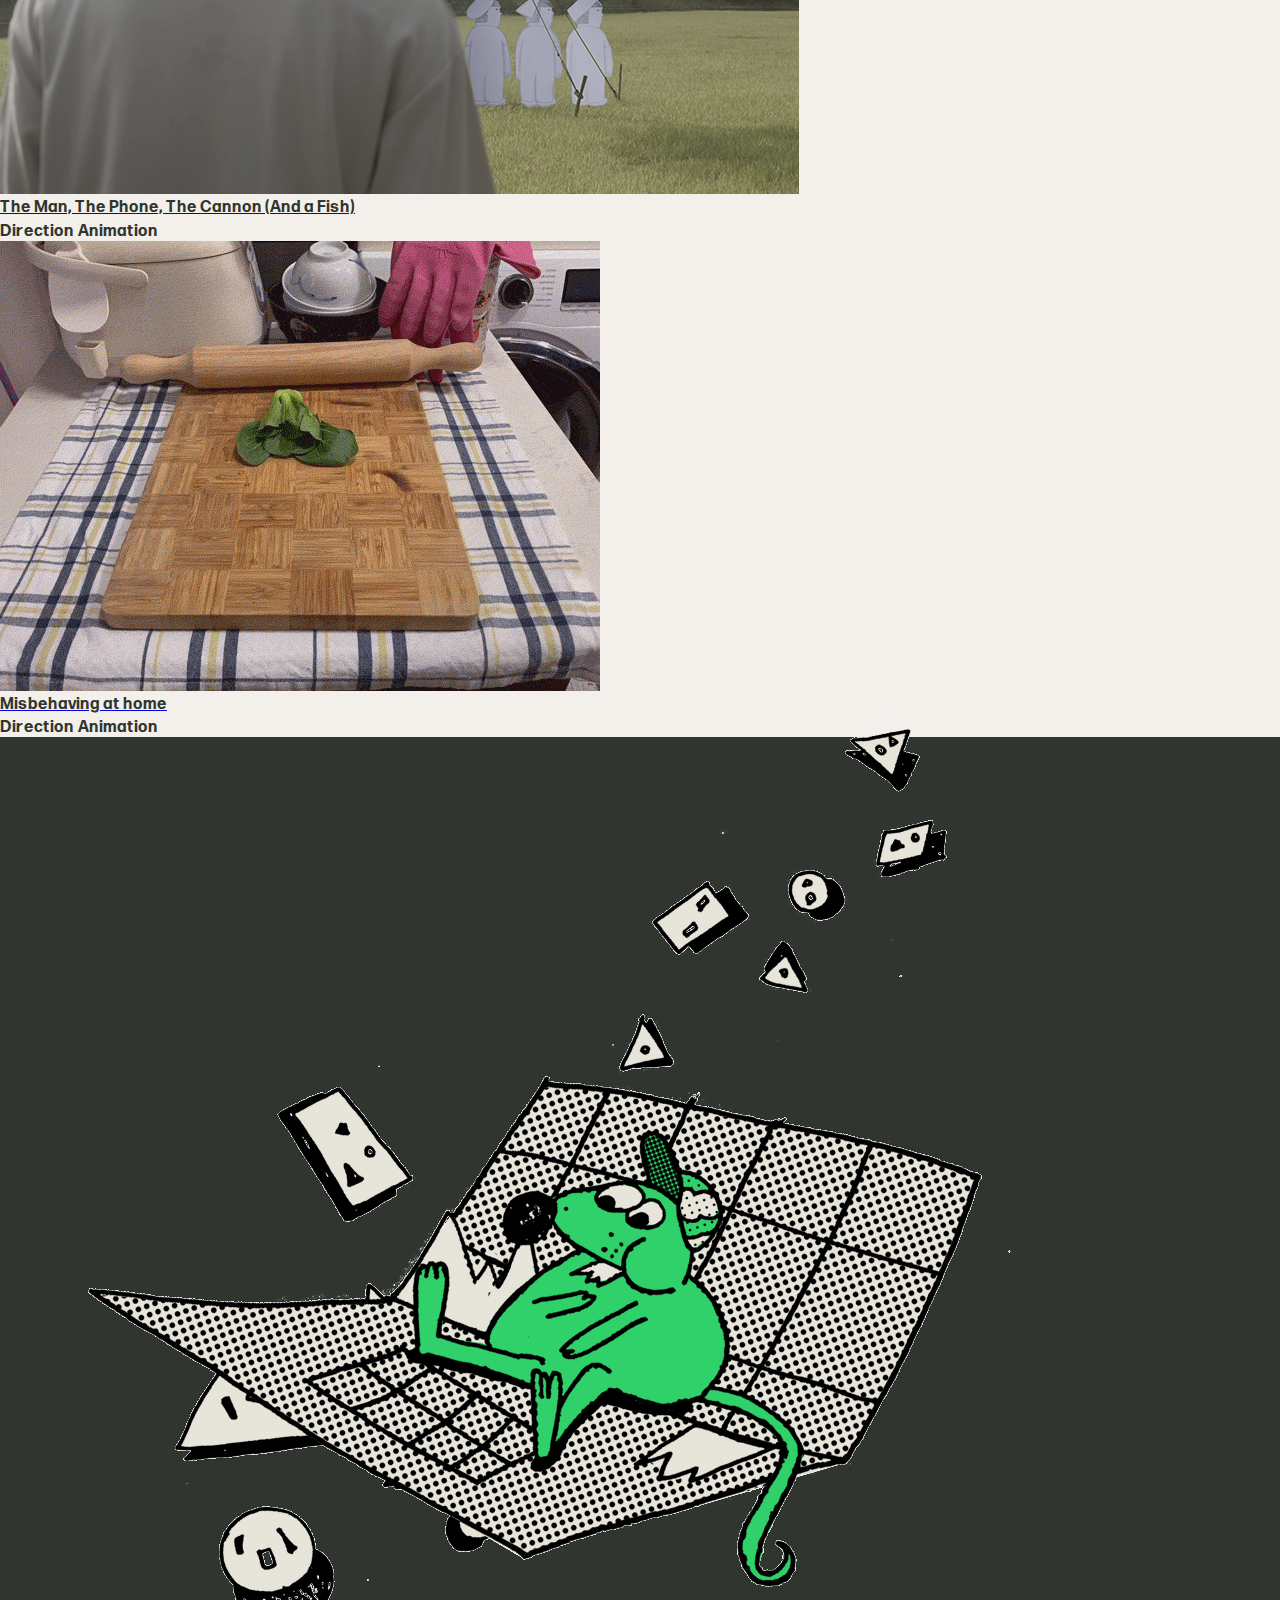
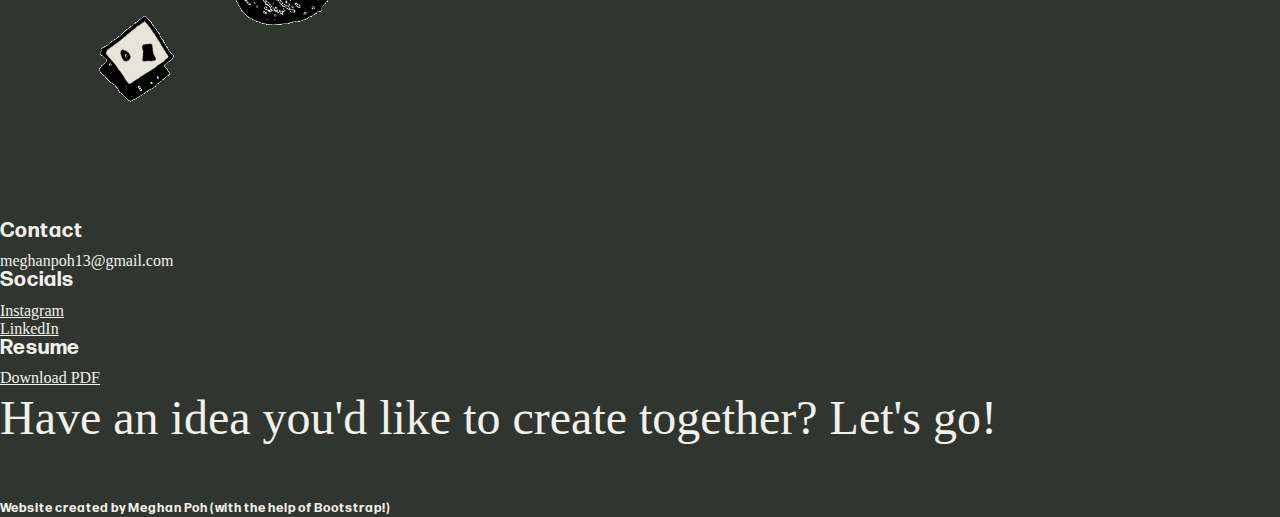
==== commit 5936d417: "Update index.html" ====
--- a/index.html
+++ b/index.html
@@ -8,6 +8,7 @@
       
     <link href="css/style.css" rel="stylesheet">
     <title>Meghan Poh's Portfolio Site</title>
+    <link rel="shortcut icon" href="meghfavicon.ico">
   </head>
   <body>
 
@@ -364,4 +365,4 @@
       
     </body>
 </html>
-            +            
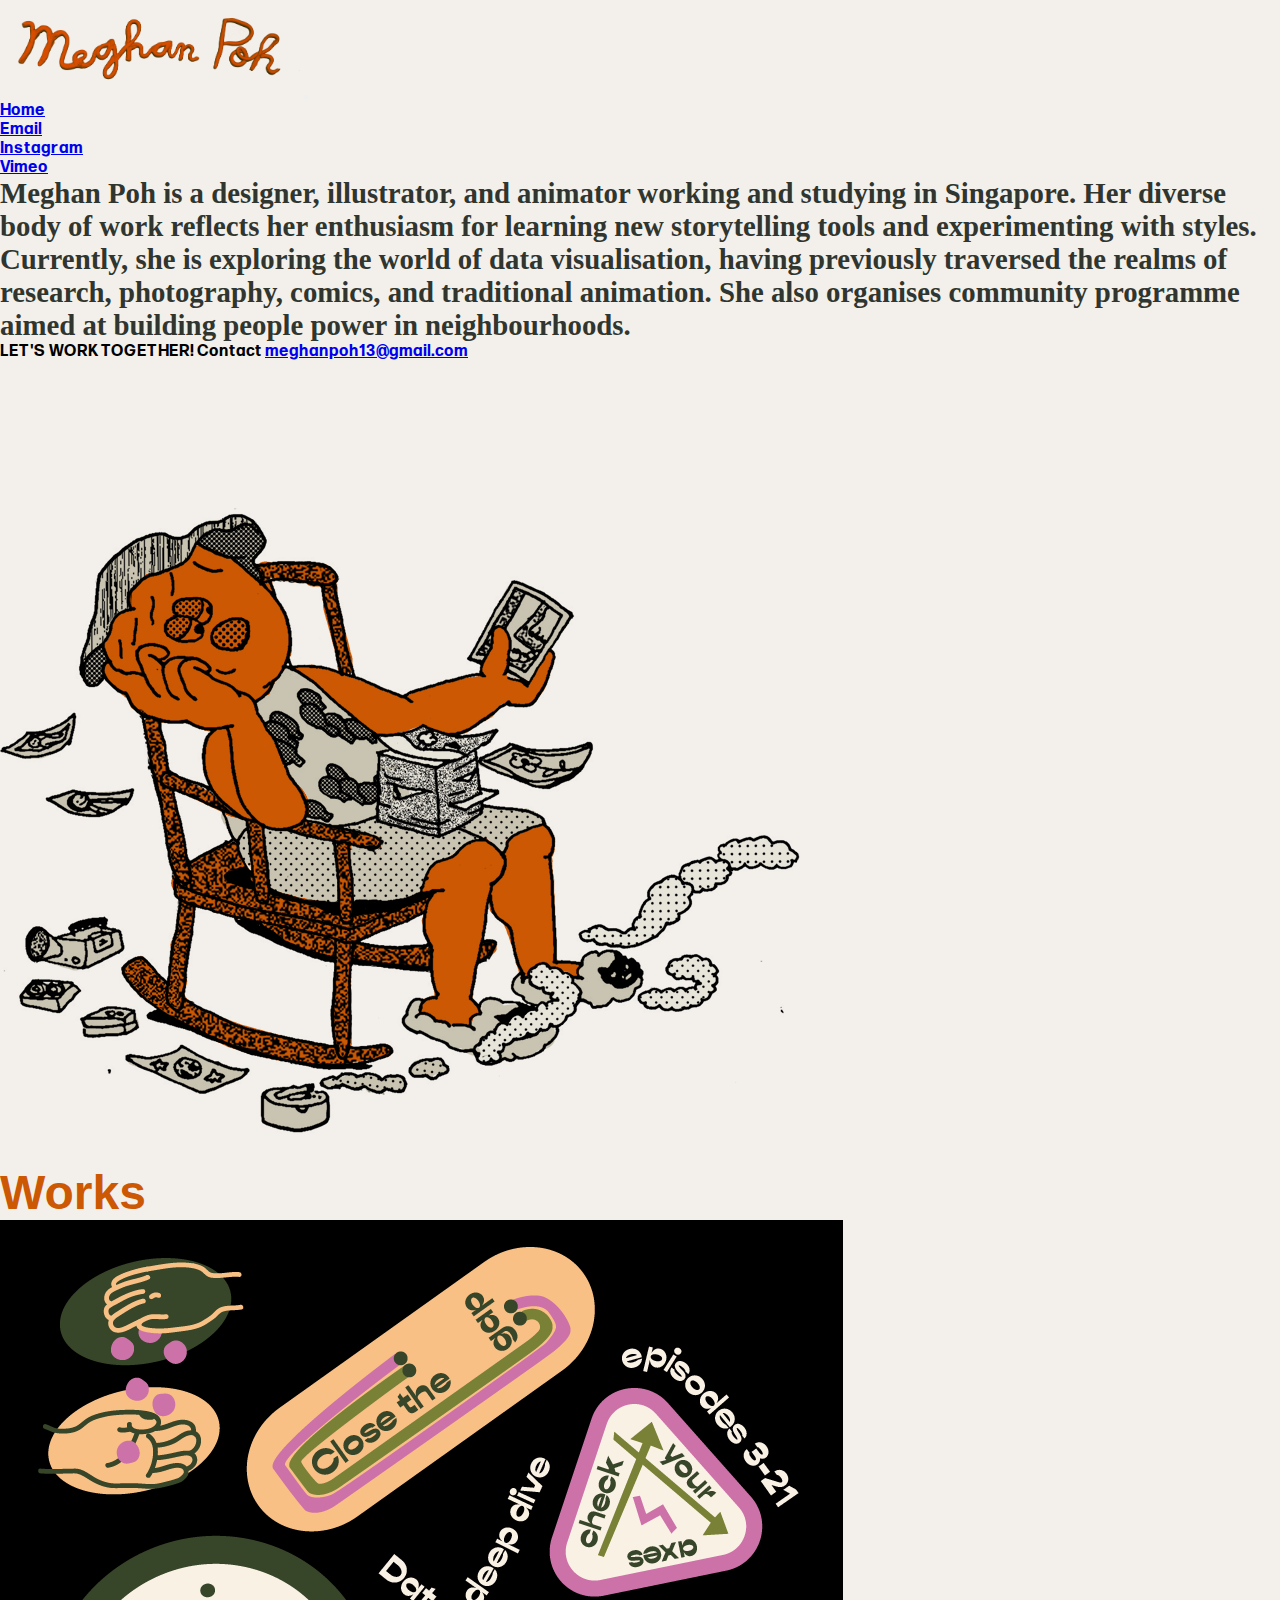
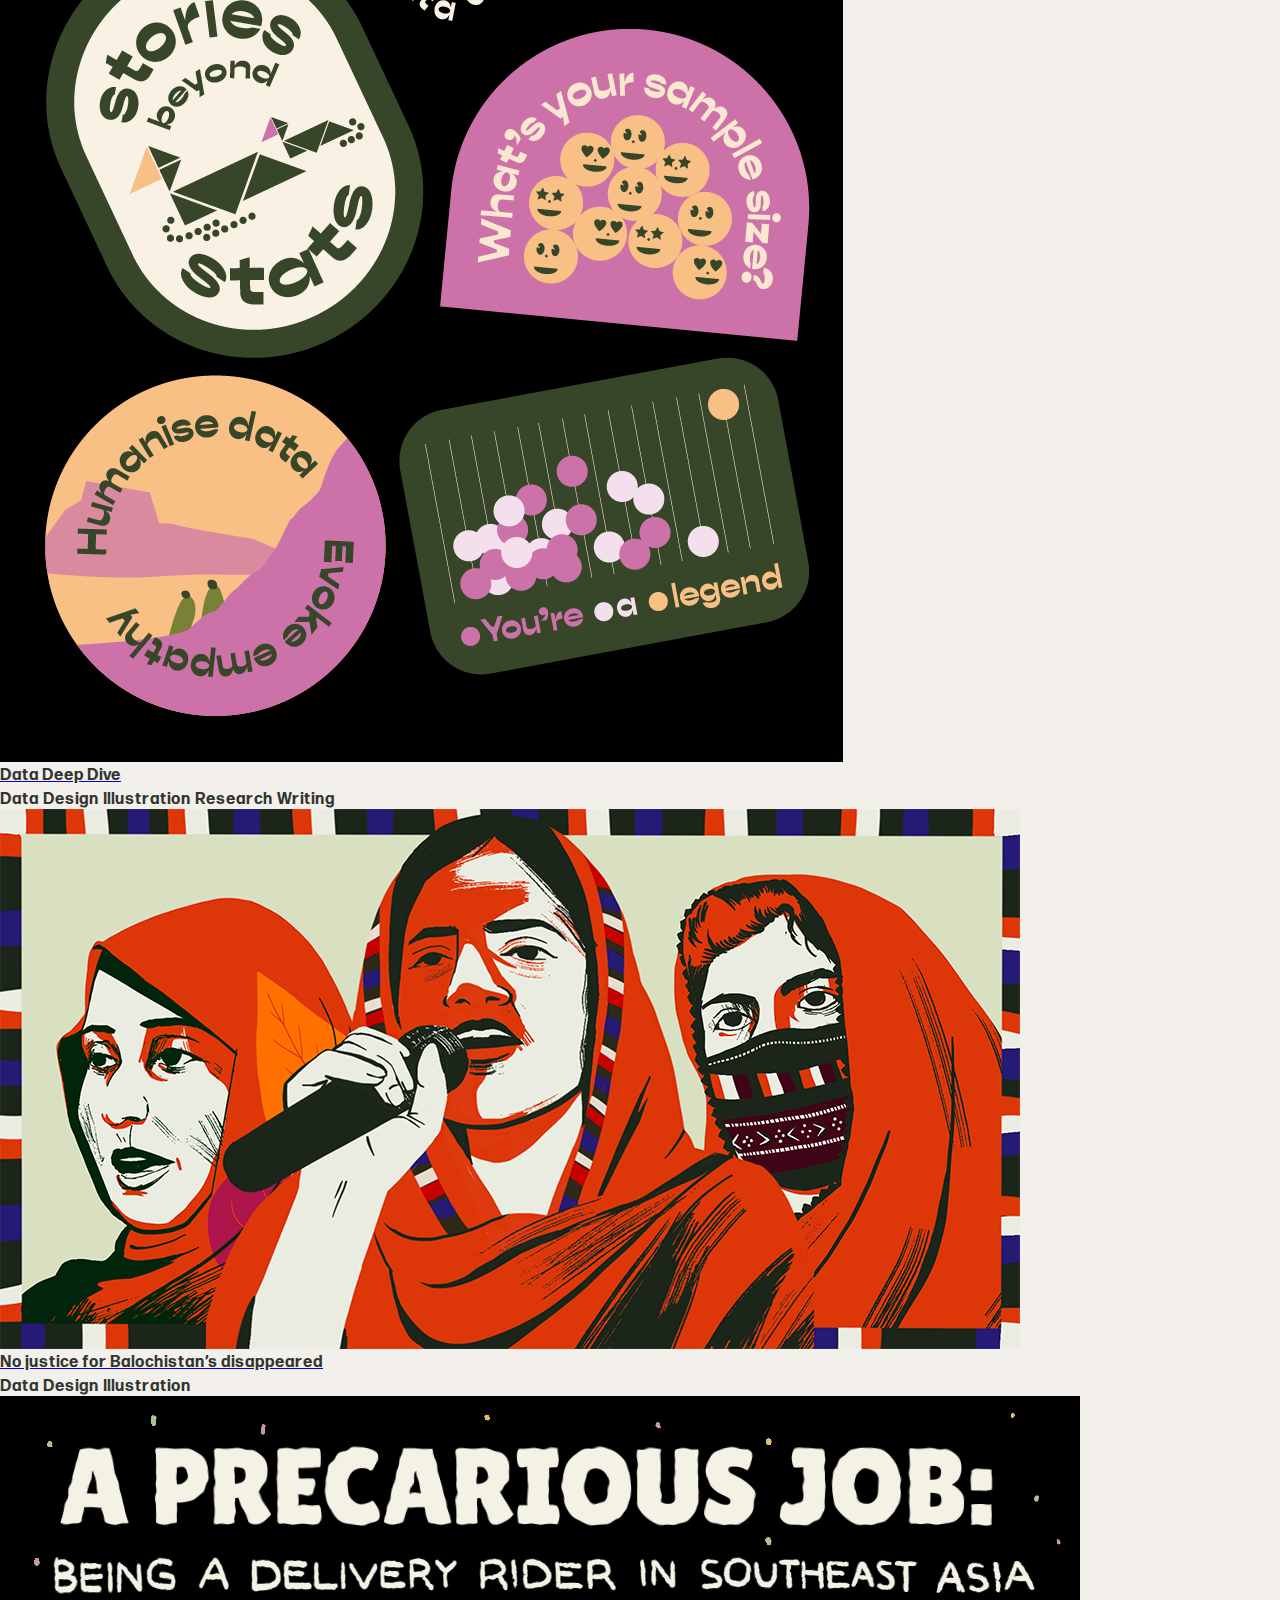
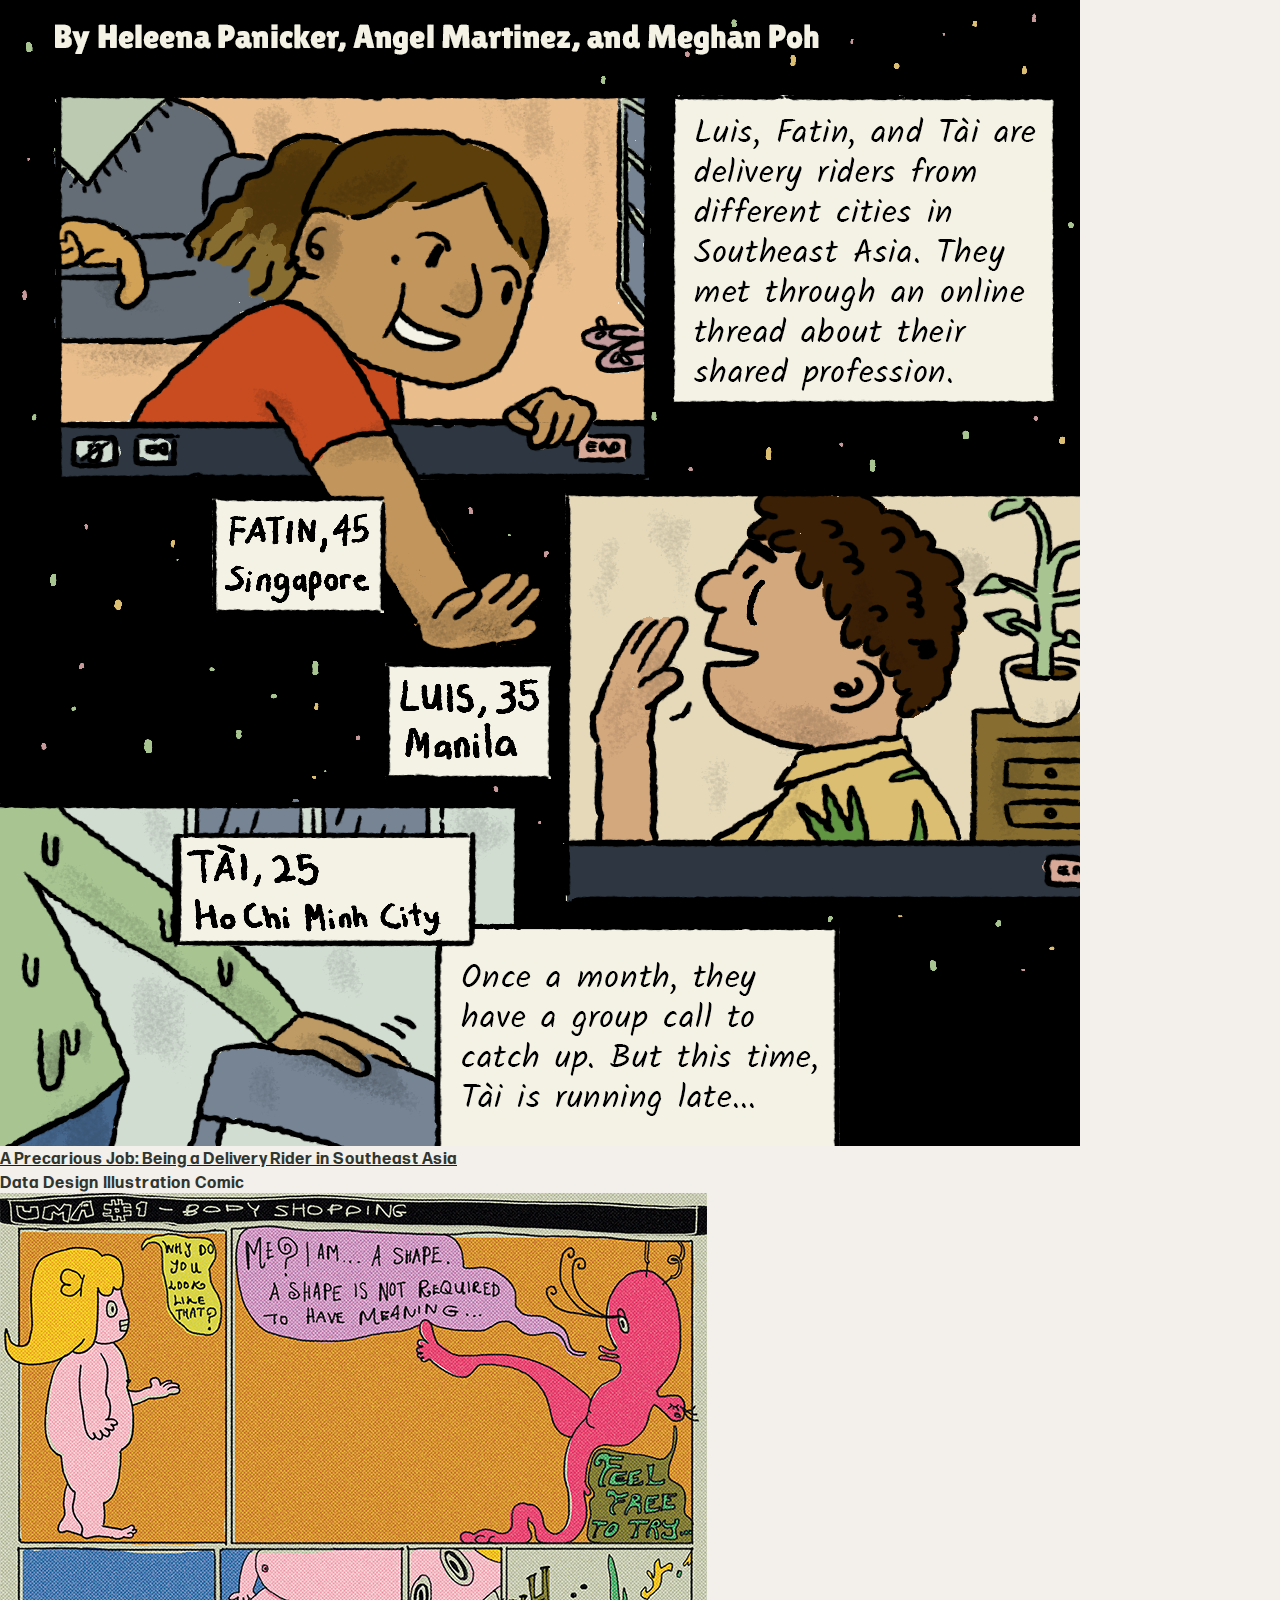
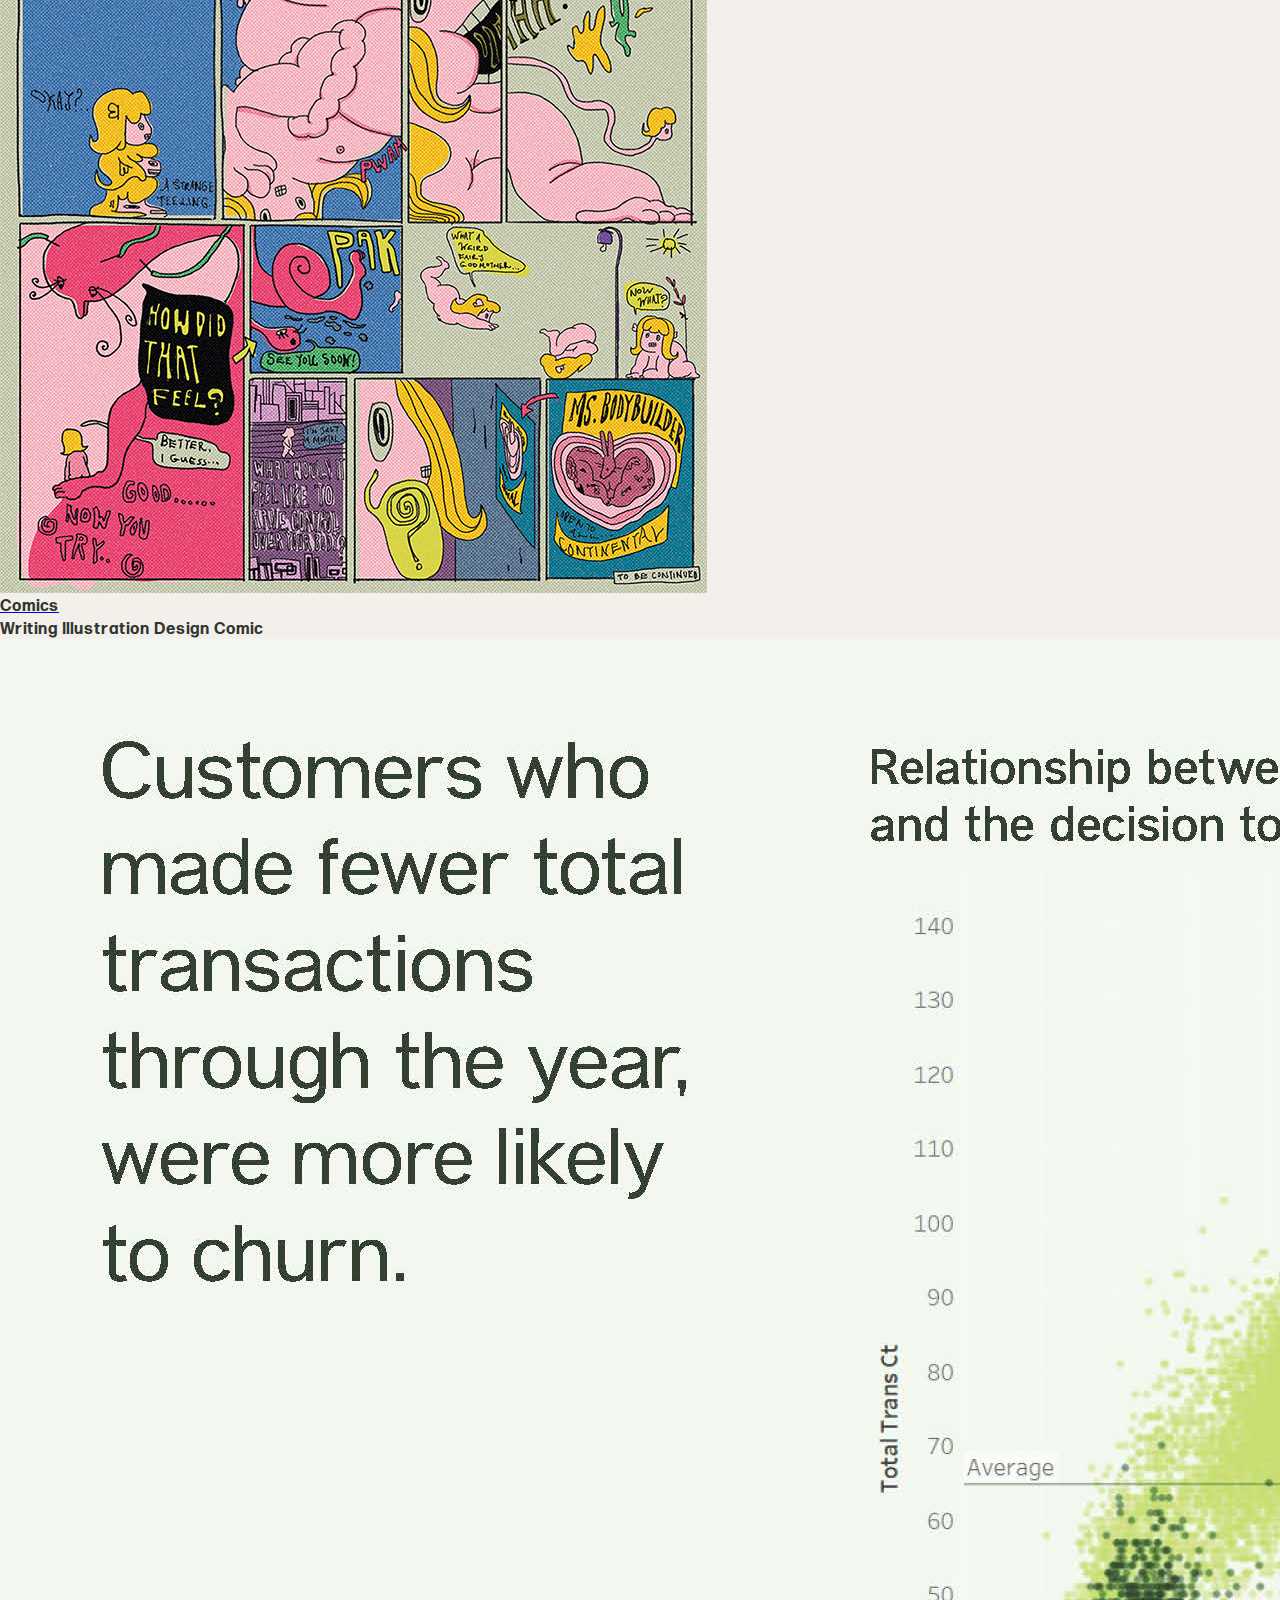
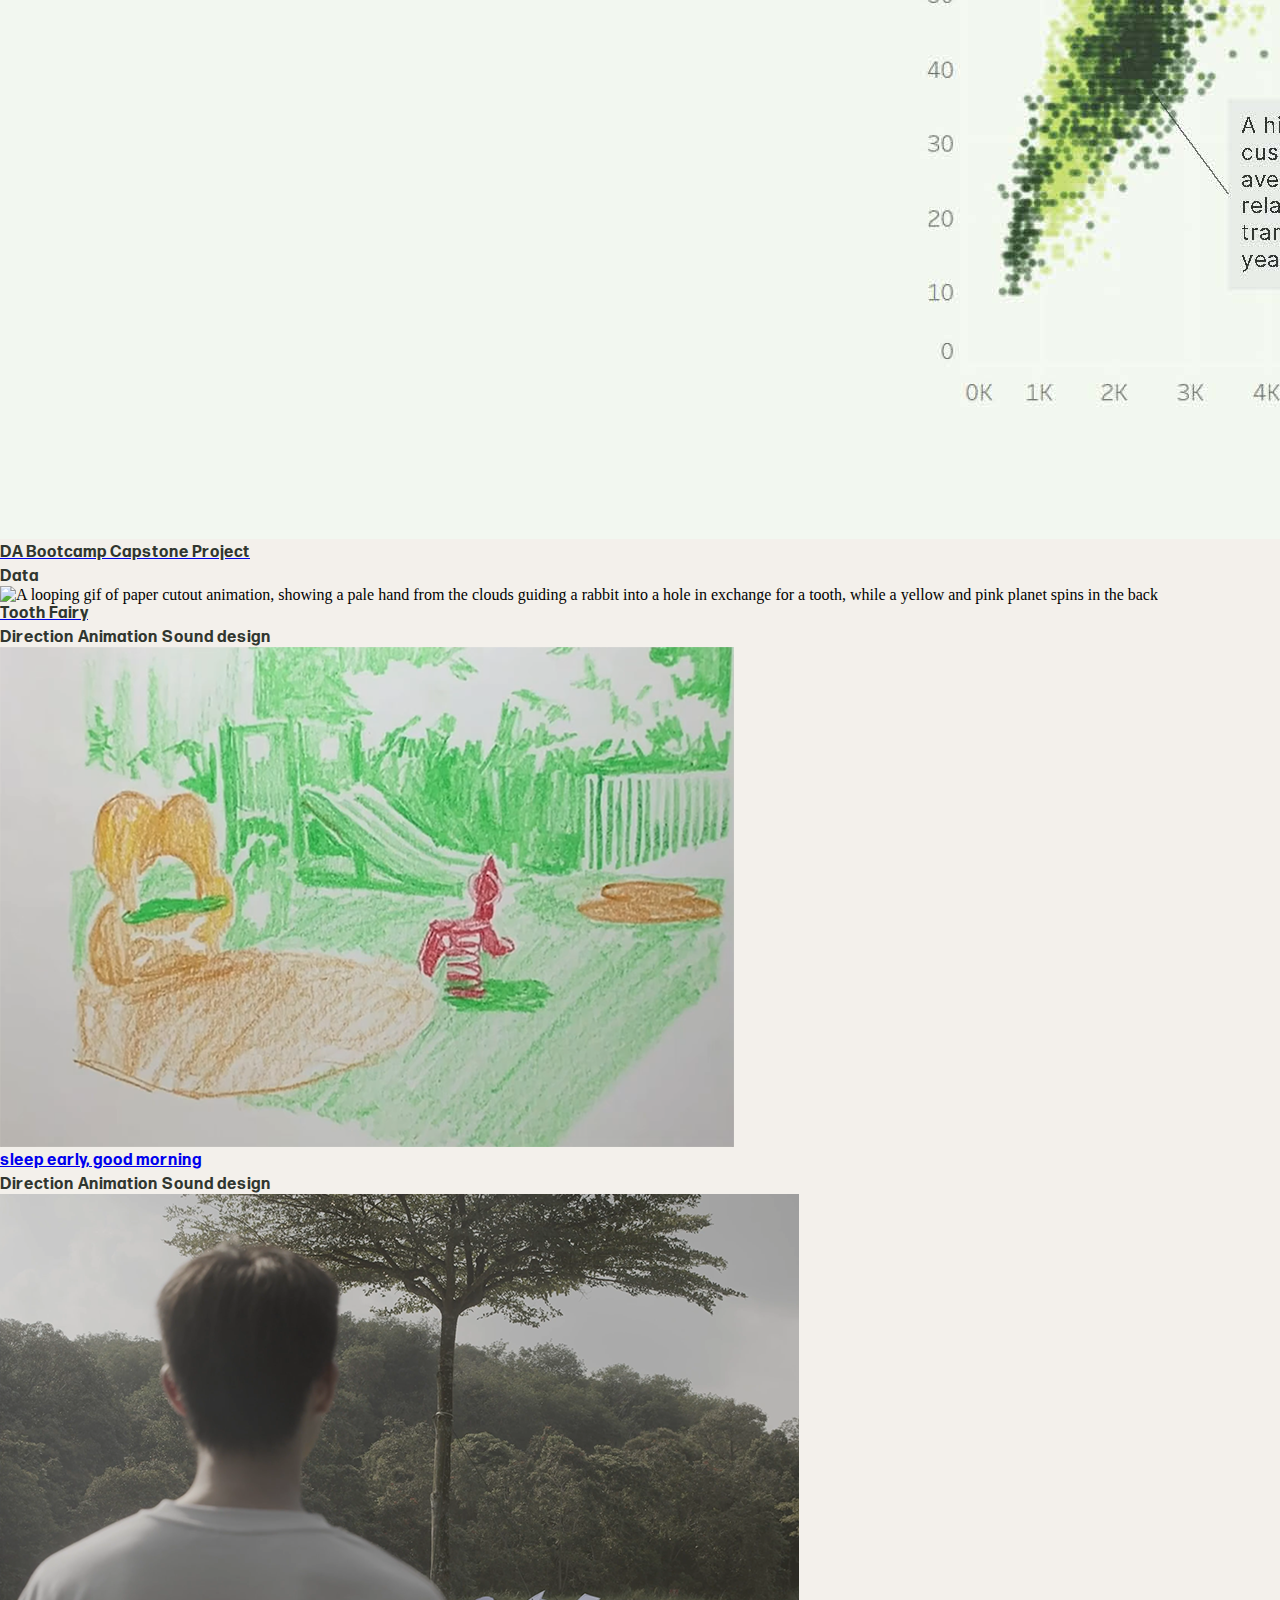
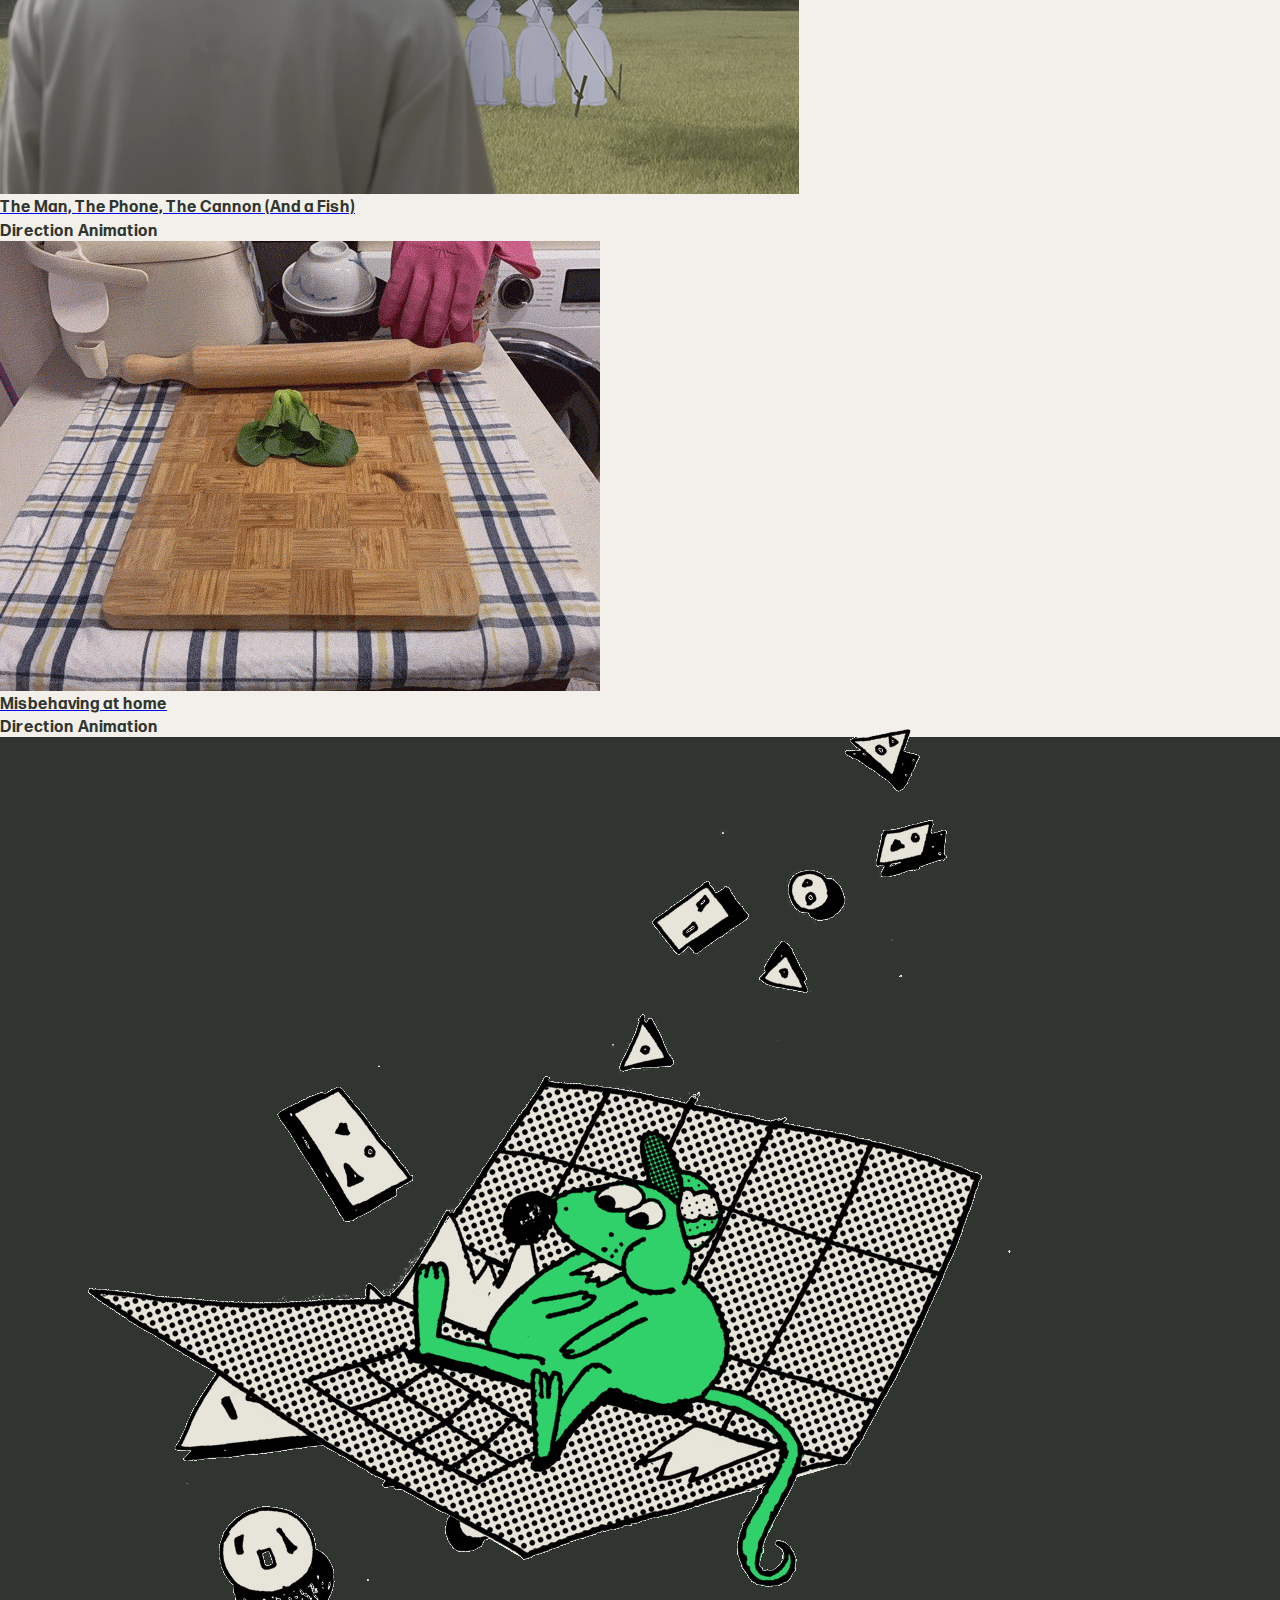
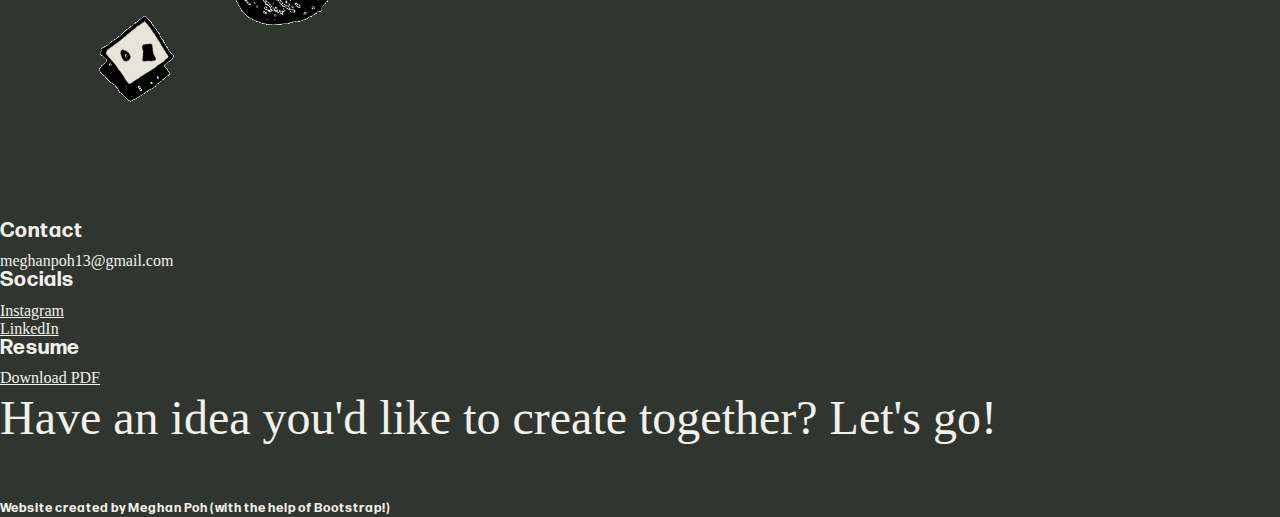
==== commit eb9bc0de: "Update index.html" ====
--- a/index.html
+++ b/index.html
@@ -333,7 +333,7 @@
     
         <div class="col-md-2 my-5">
         <h4>Resume</h4>
-            <a class="footer-link" href="https://bit.ly/meghpohcv">Download PDF</a>
+            <a class="footer-link" href="https://bit.ly/cvmeghpoh">Download PDF</a>
         </div>
         
     
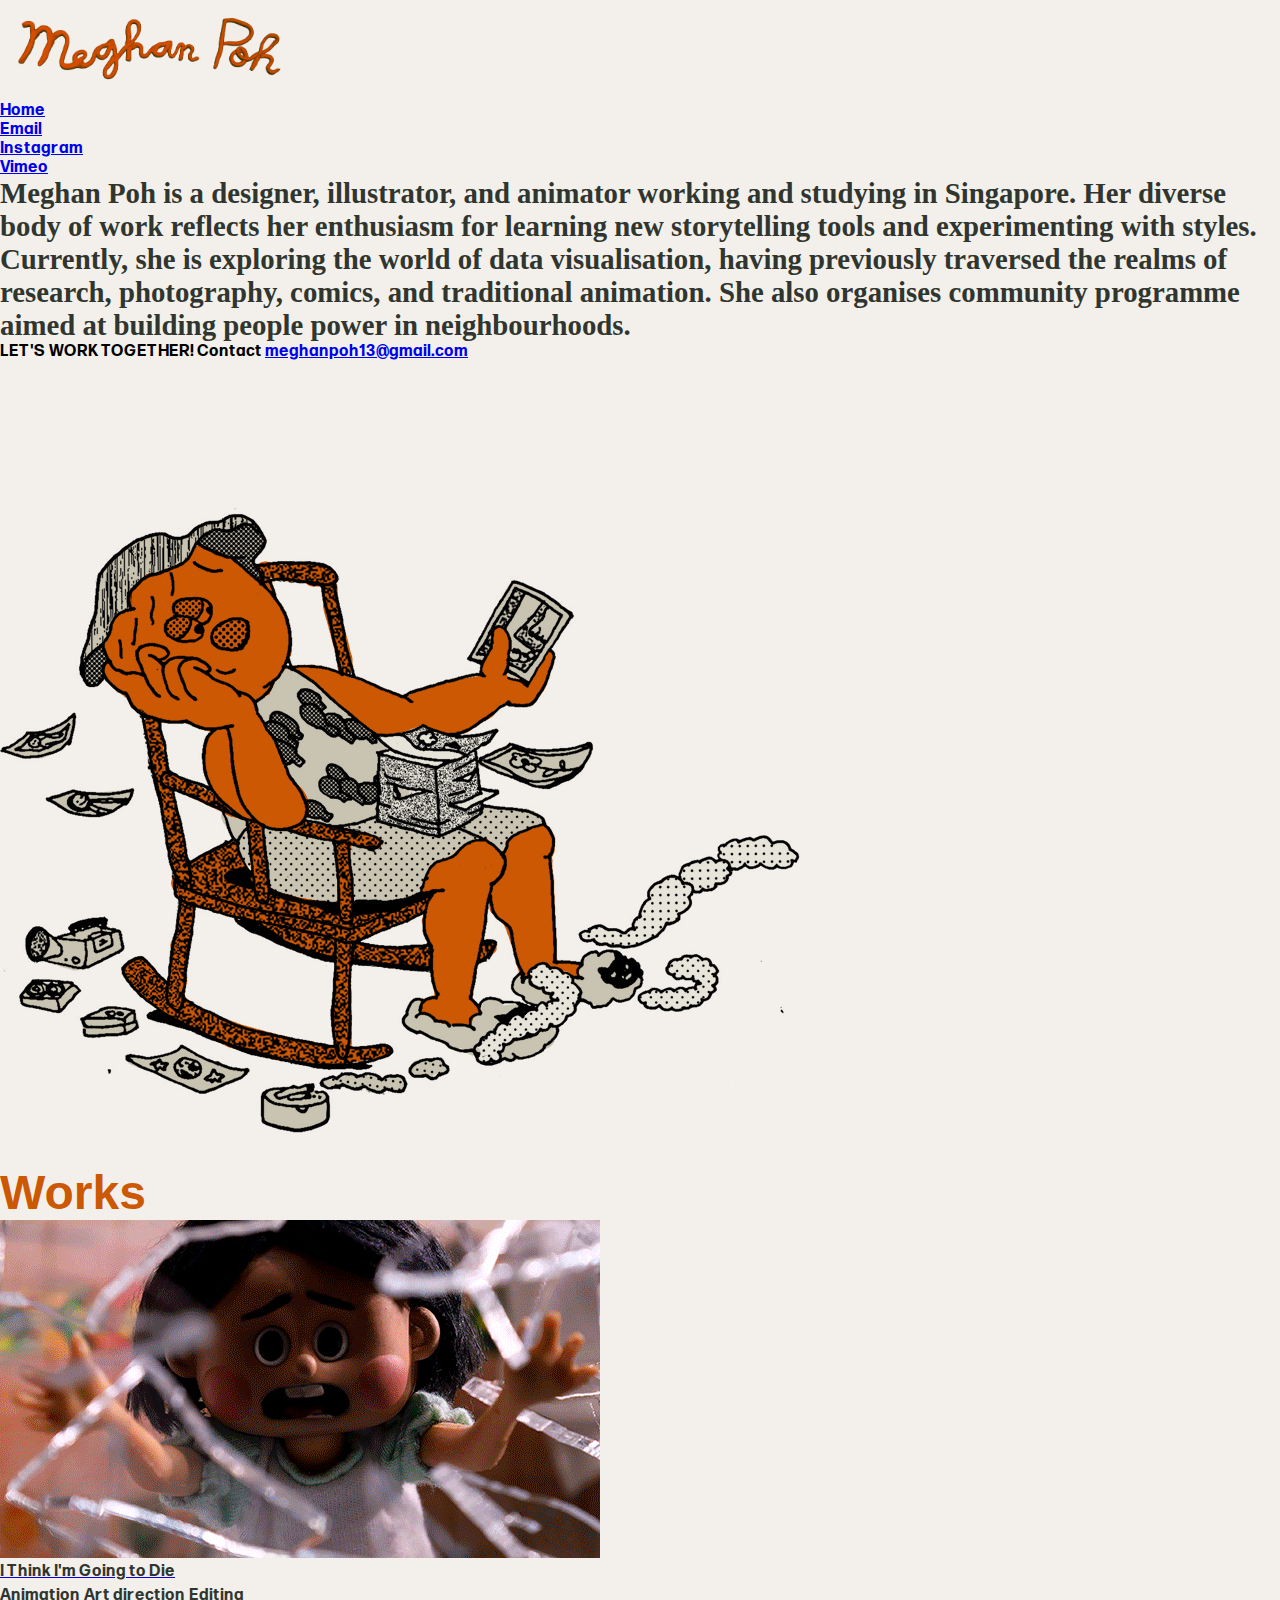
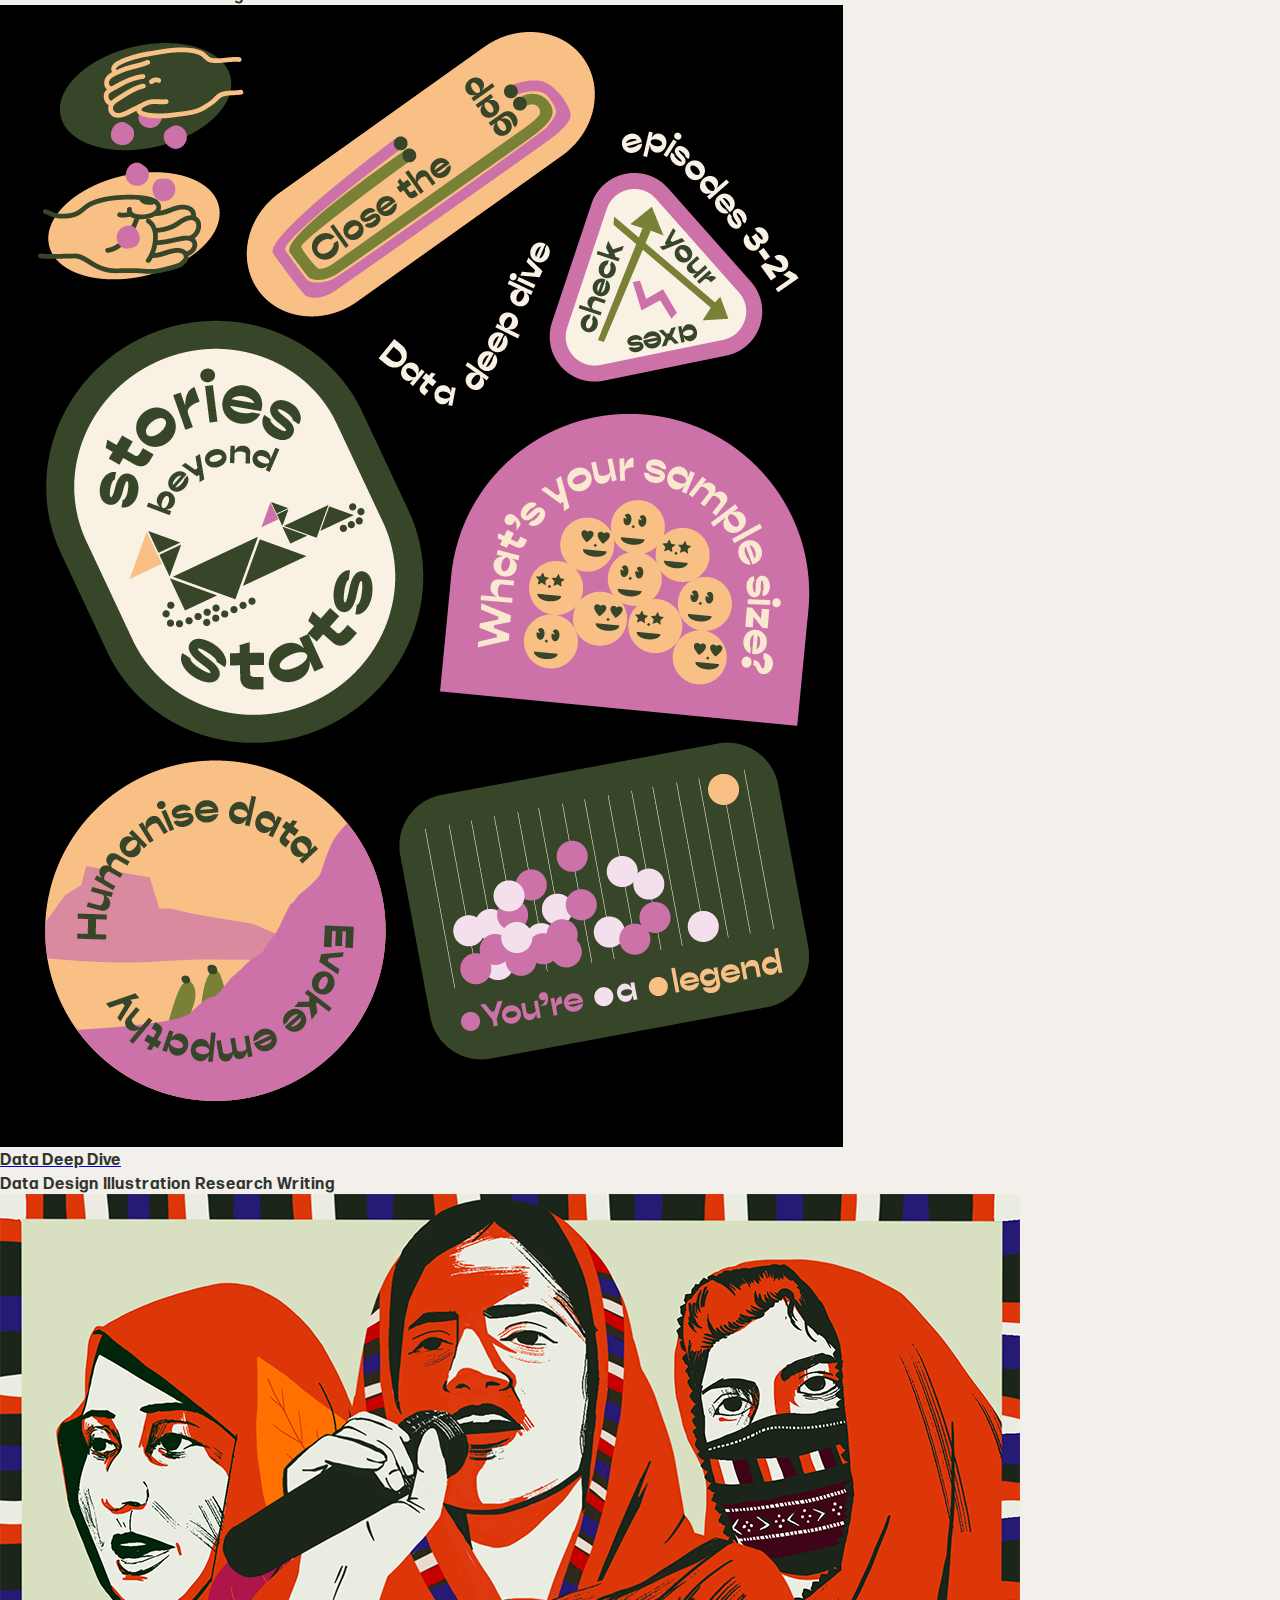
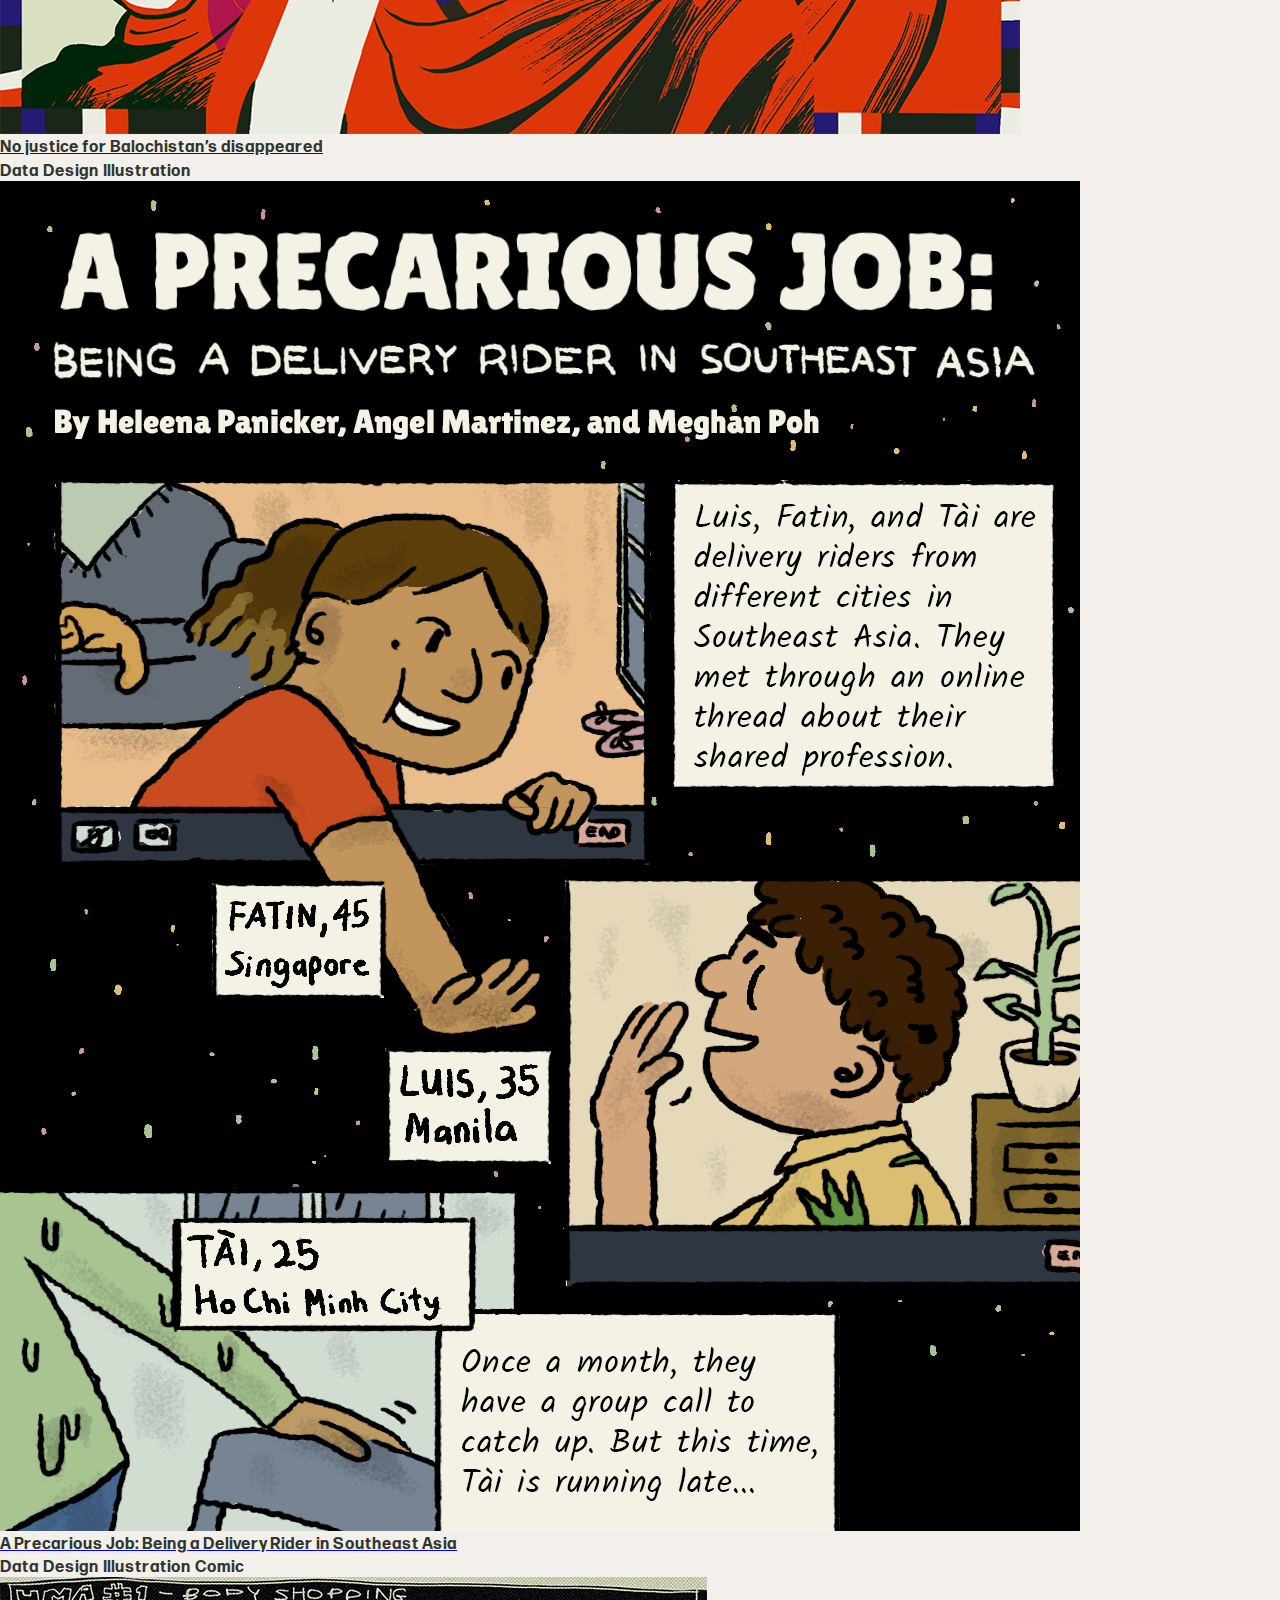
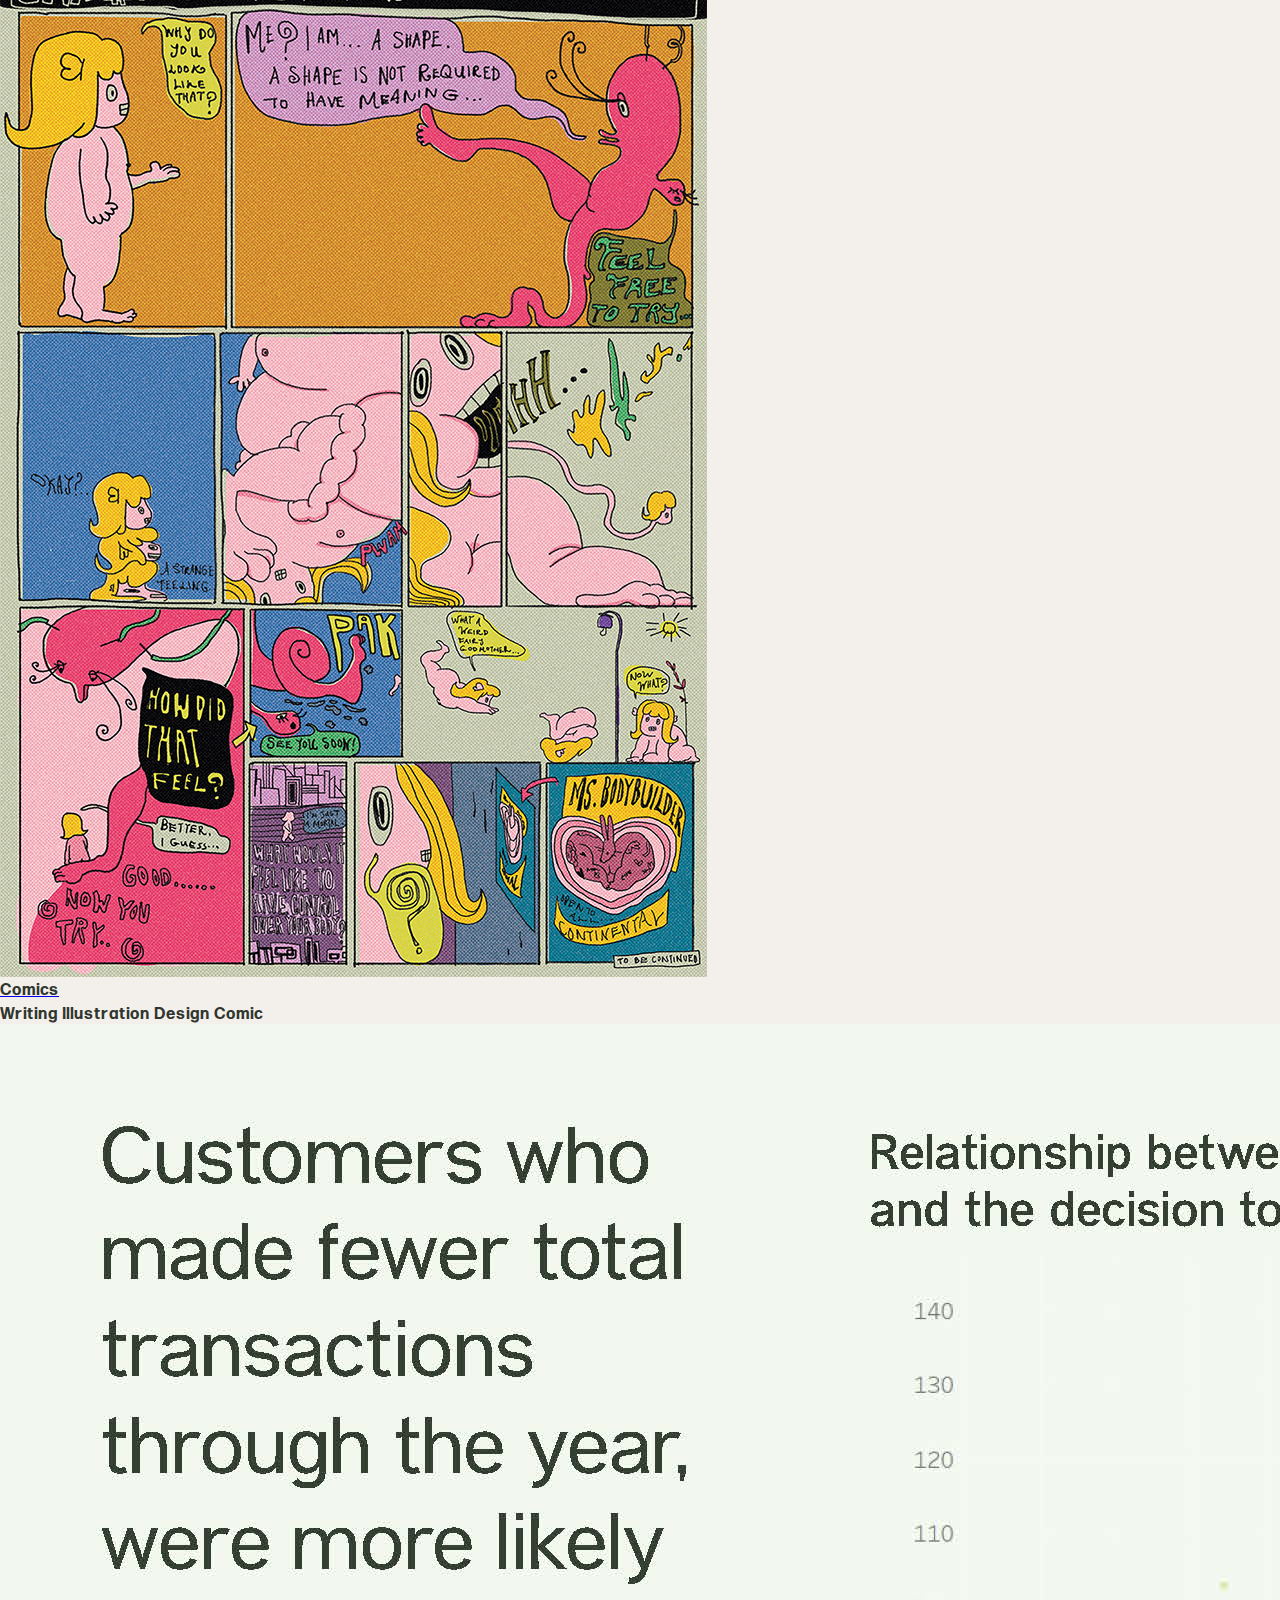
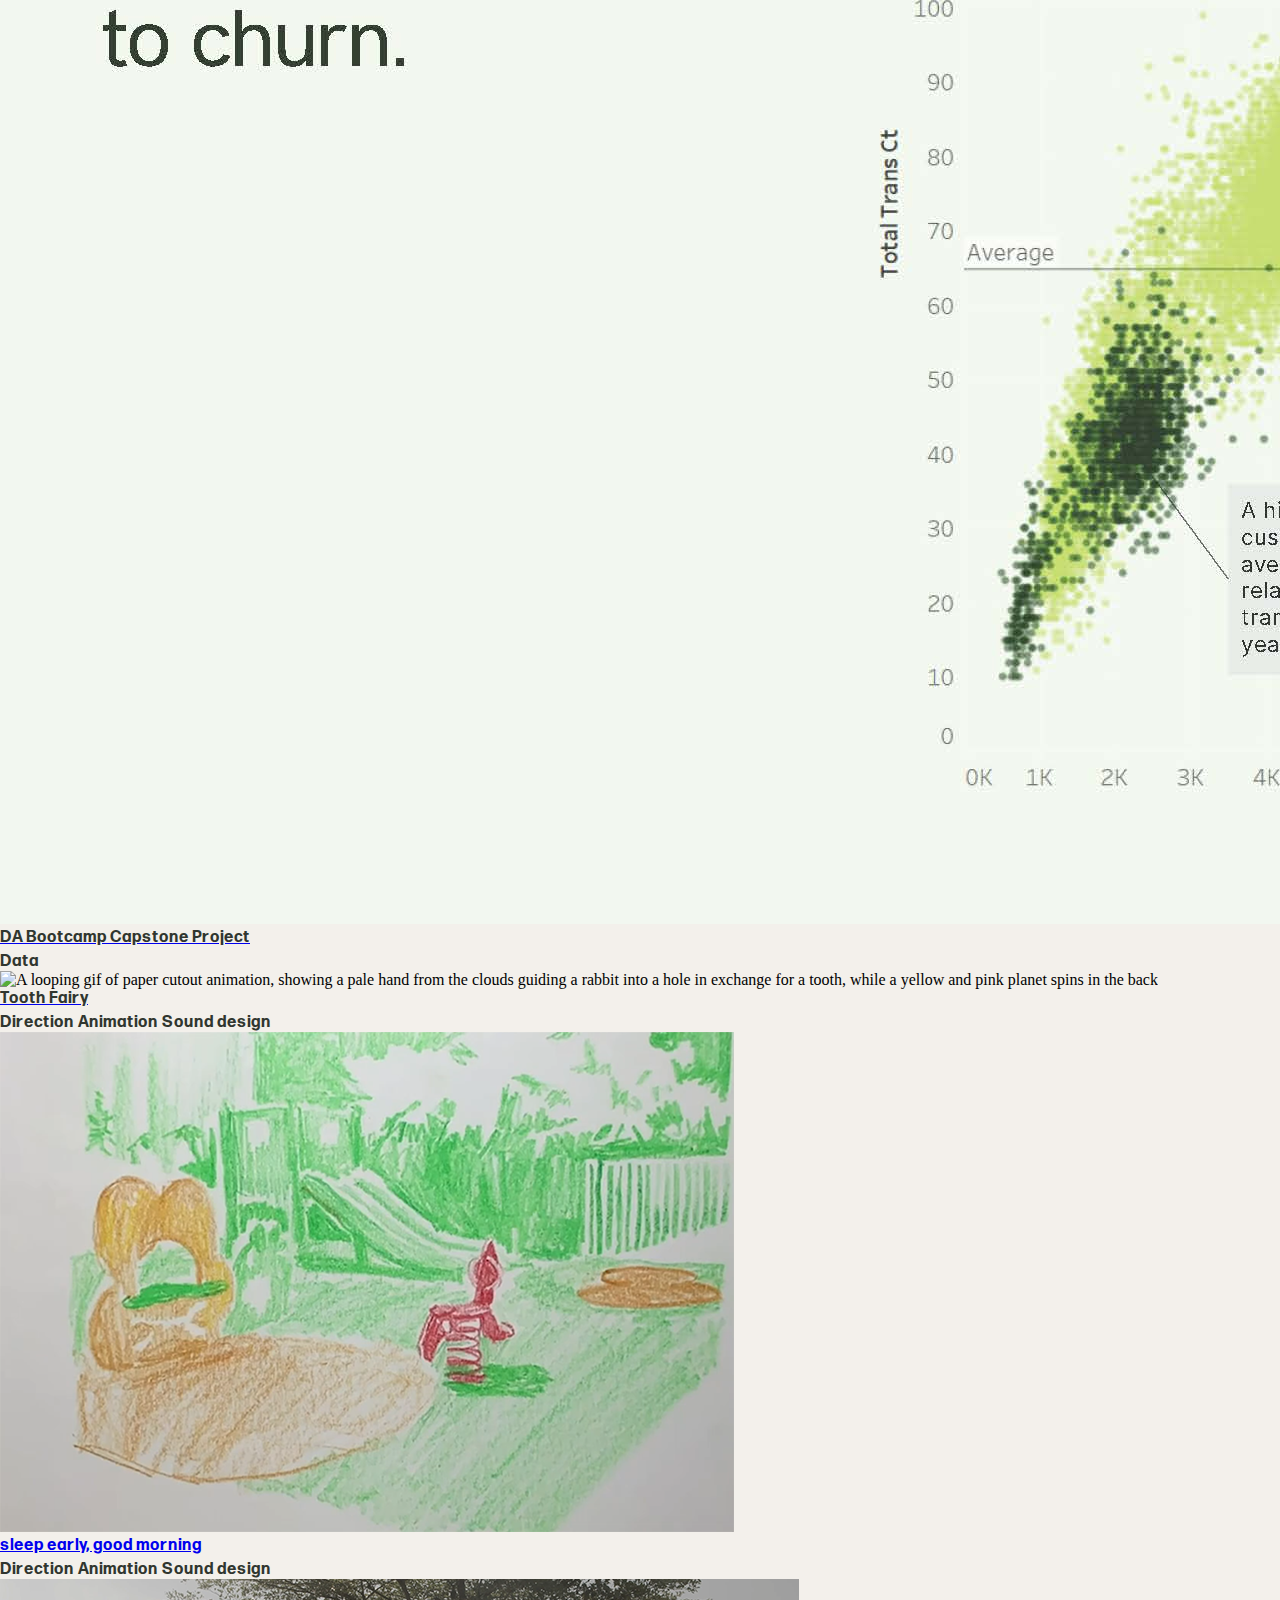
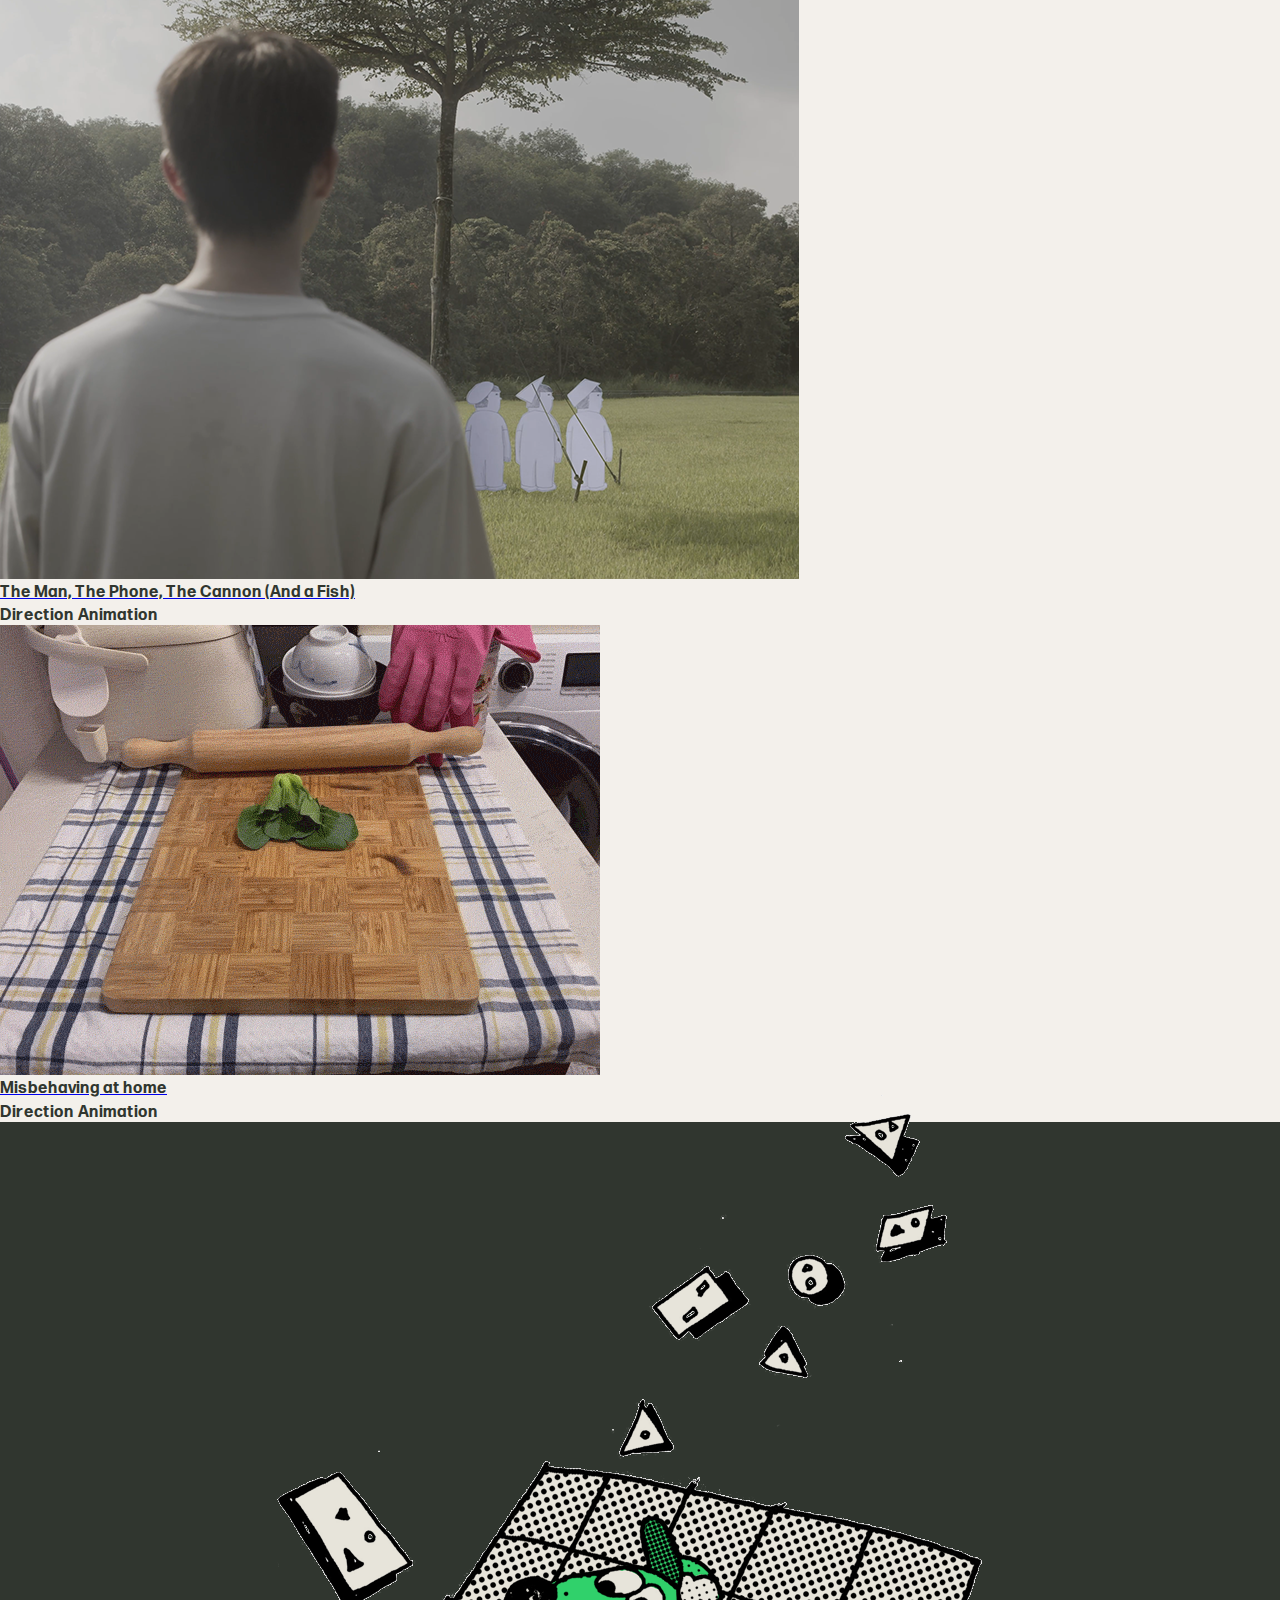
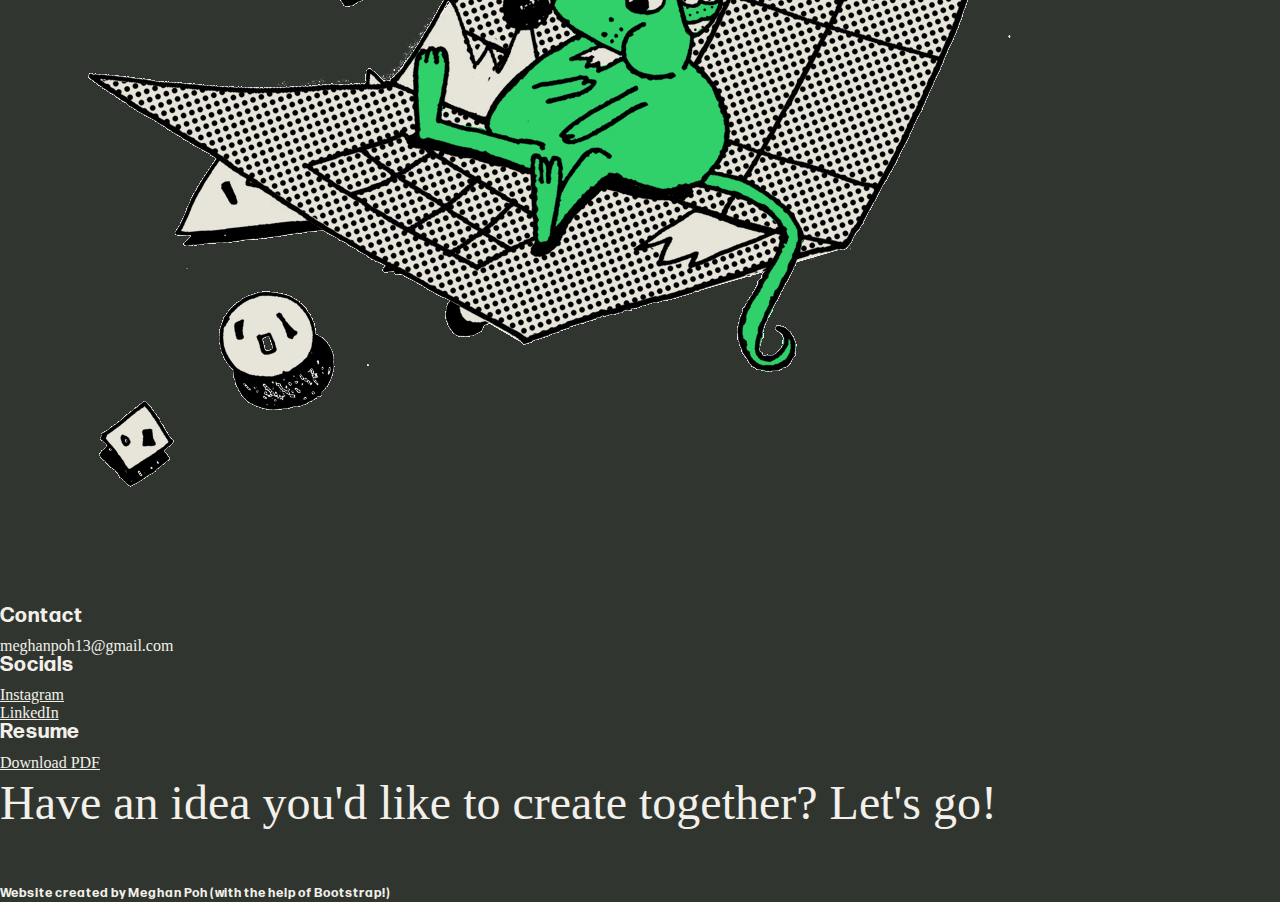
==== commit 43b7b375: "Update index.html" ====
--- a/index.html
+++ b/index.html
@@ -124,6 +124,25 @@
 <!--image gallery-->
 <div class="row my-4" data-masonry='{"percentPosition": true }'>
 
+   <div class="col-sm-6 col-lg-4 mb-6">
+      <div class="card p-2 border-0 bg-transparent">
+        <figure class="p-1 mb-0">
+            <img src="images/itigitd-thumbnail.gif" class="card-img-top rounded-0" alt="A screencap of a girl screaming and bursting through the screen in a shower of glass">
+          <div class="card-body p-0 mt-2">
+                <a href="projects/itigtd.html" class="stretched-link link-dark">
+                <p class="imgcaption">
+                 I Think I'm Going to Die
+                </p>
+              </a>
+              
+            <span class="badge rounded-pill text-bg-dark skill-tag">Animation</span>
+            <span class="badge rounded-pill text-bg-dark skill-tag">Art direction</span>
+            <span class="badge rounded-pill text-bg-dark skill-tag">Editing</span>
+            </div>
+        </figure>
+      </div>
+    </div>
+  
     <div class="col-sm-6 col-lg-4 mb-6">
       <div class="card p-2 border-0 bg-transparent">
         <figure class="p-1 mb-0">
